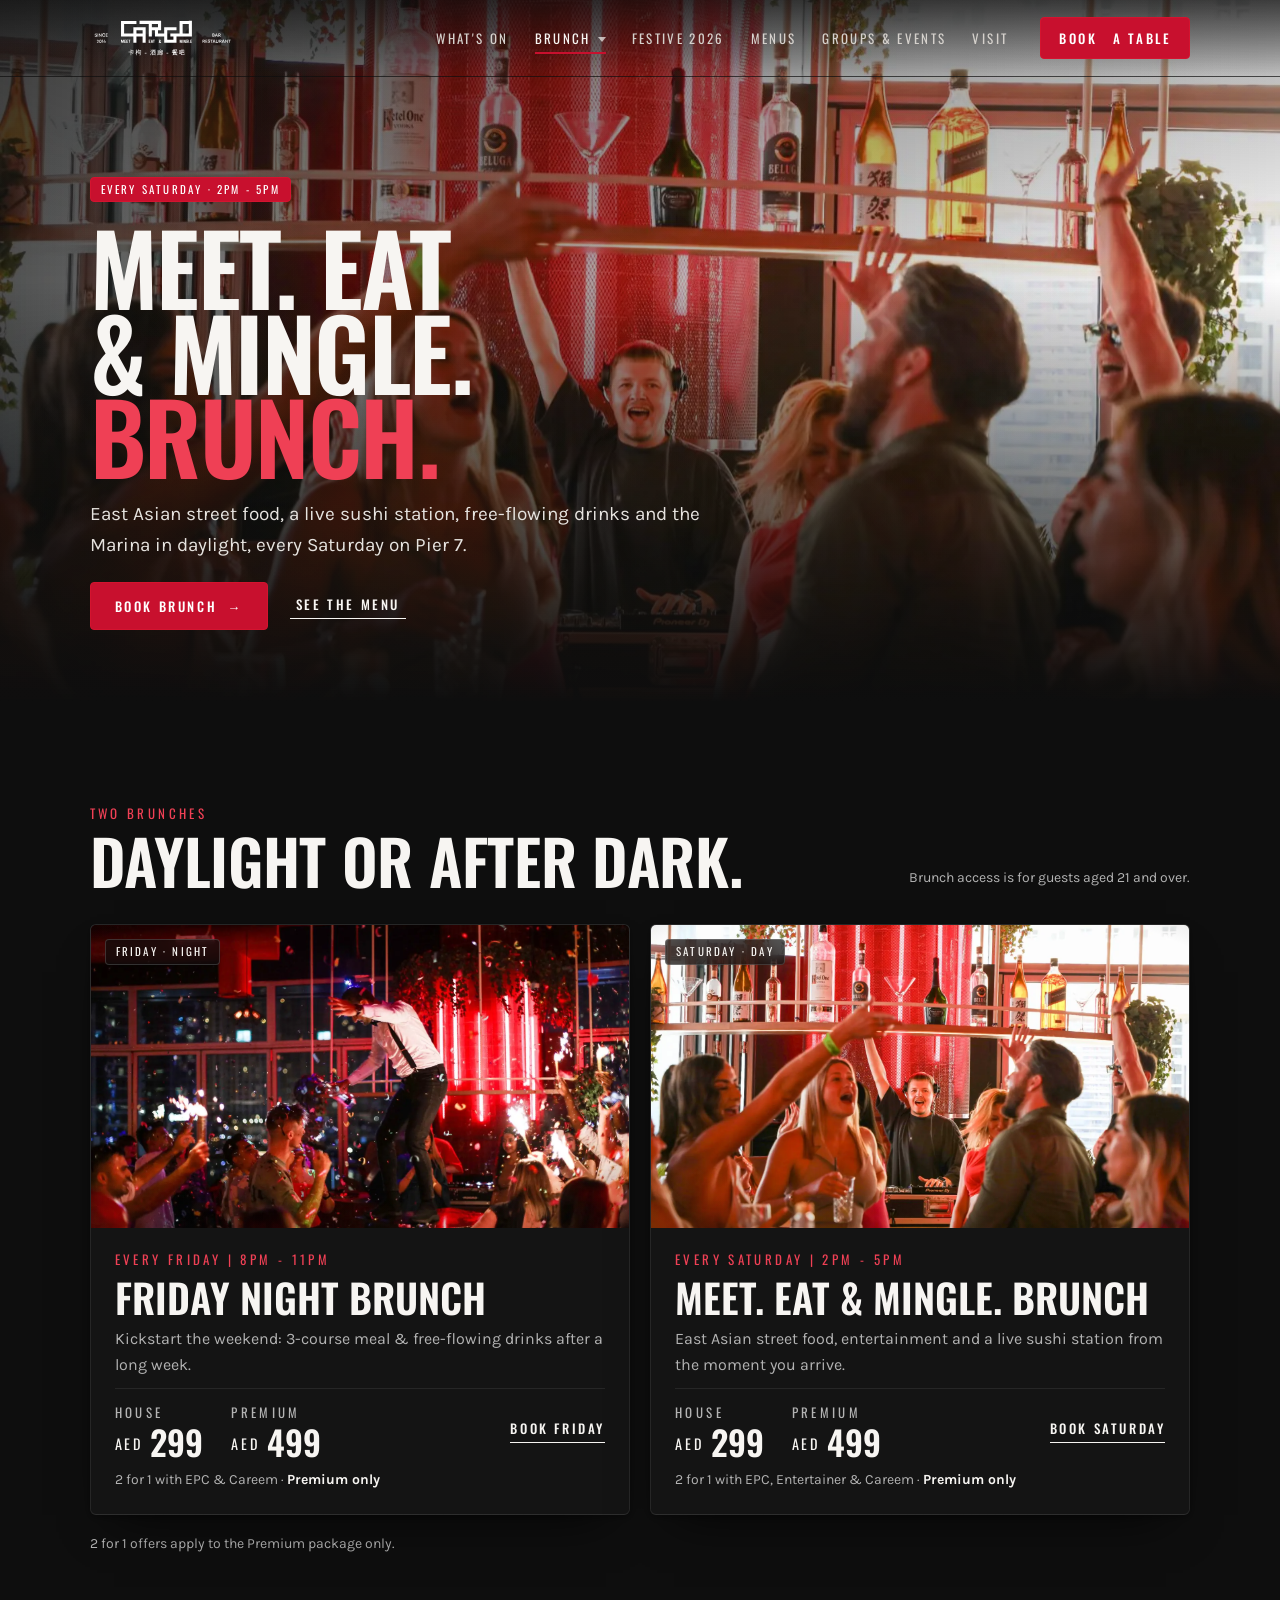
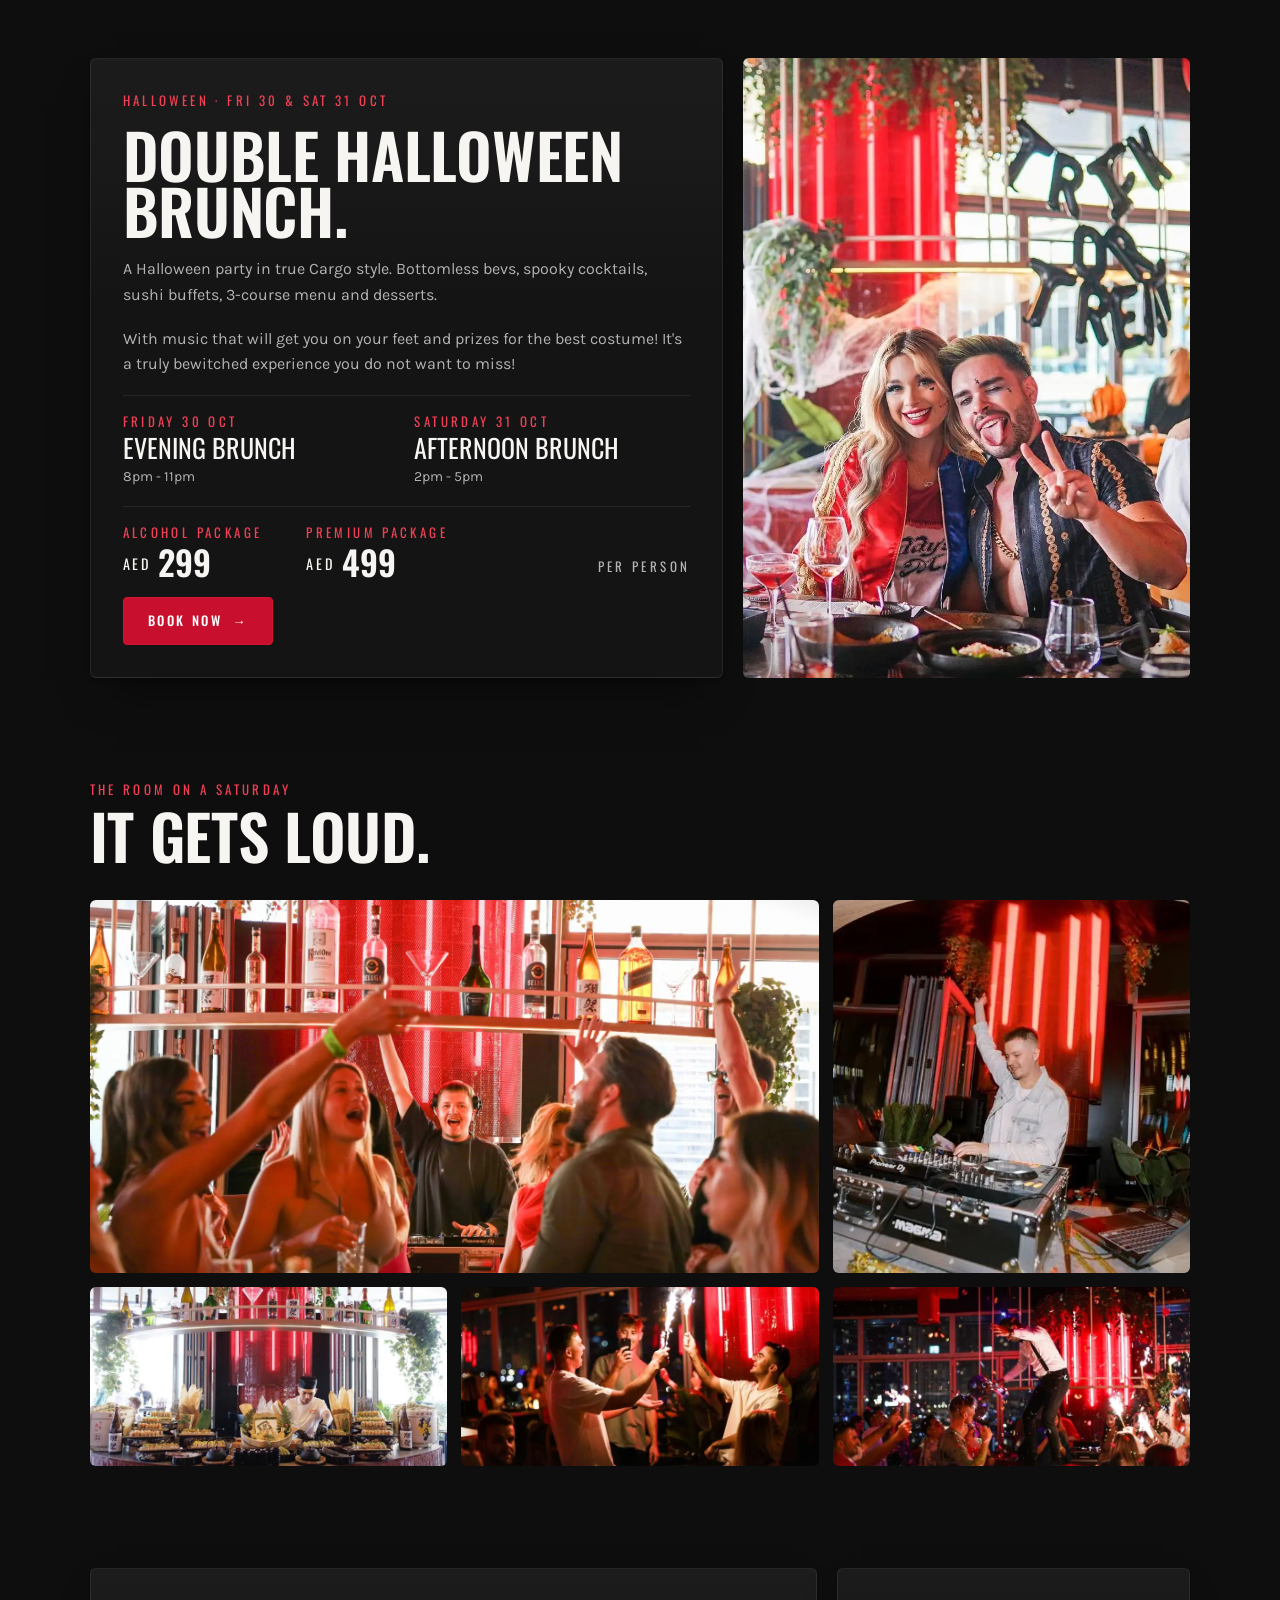
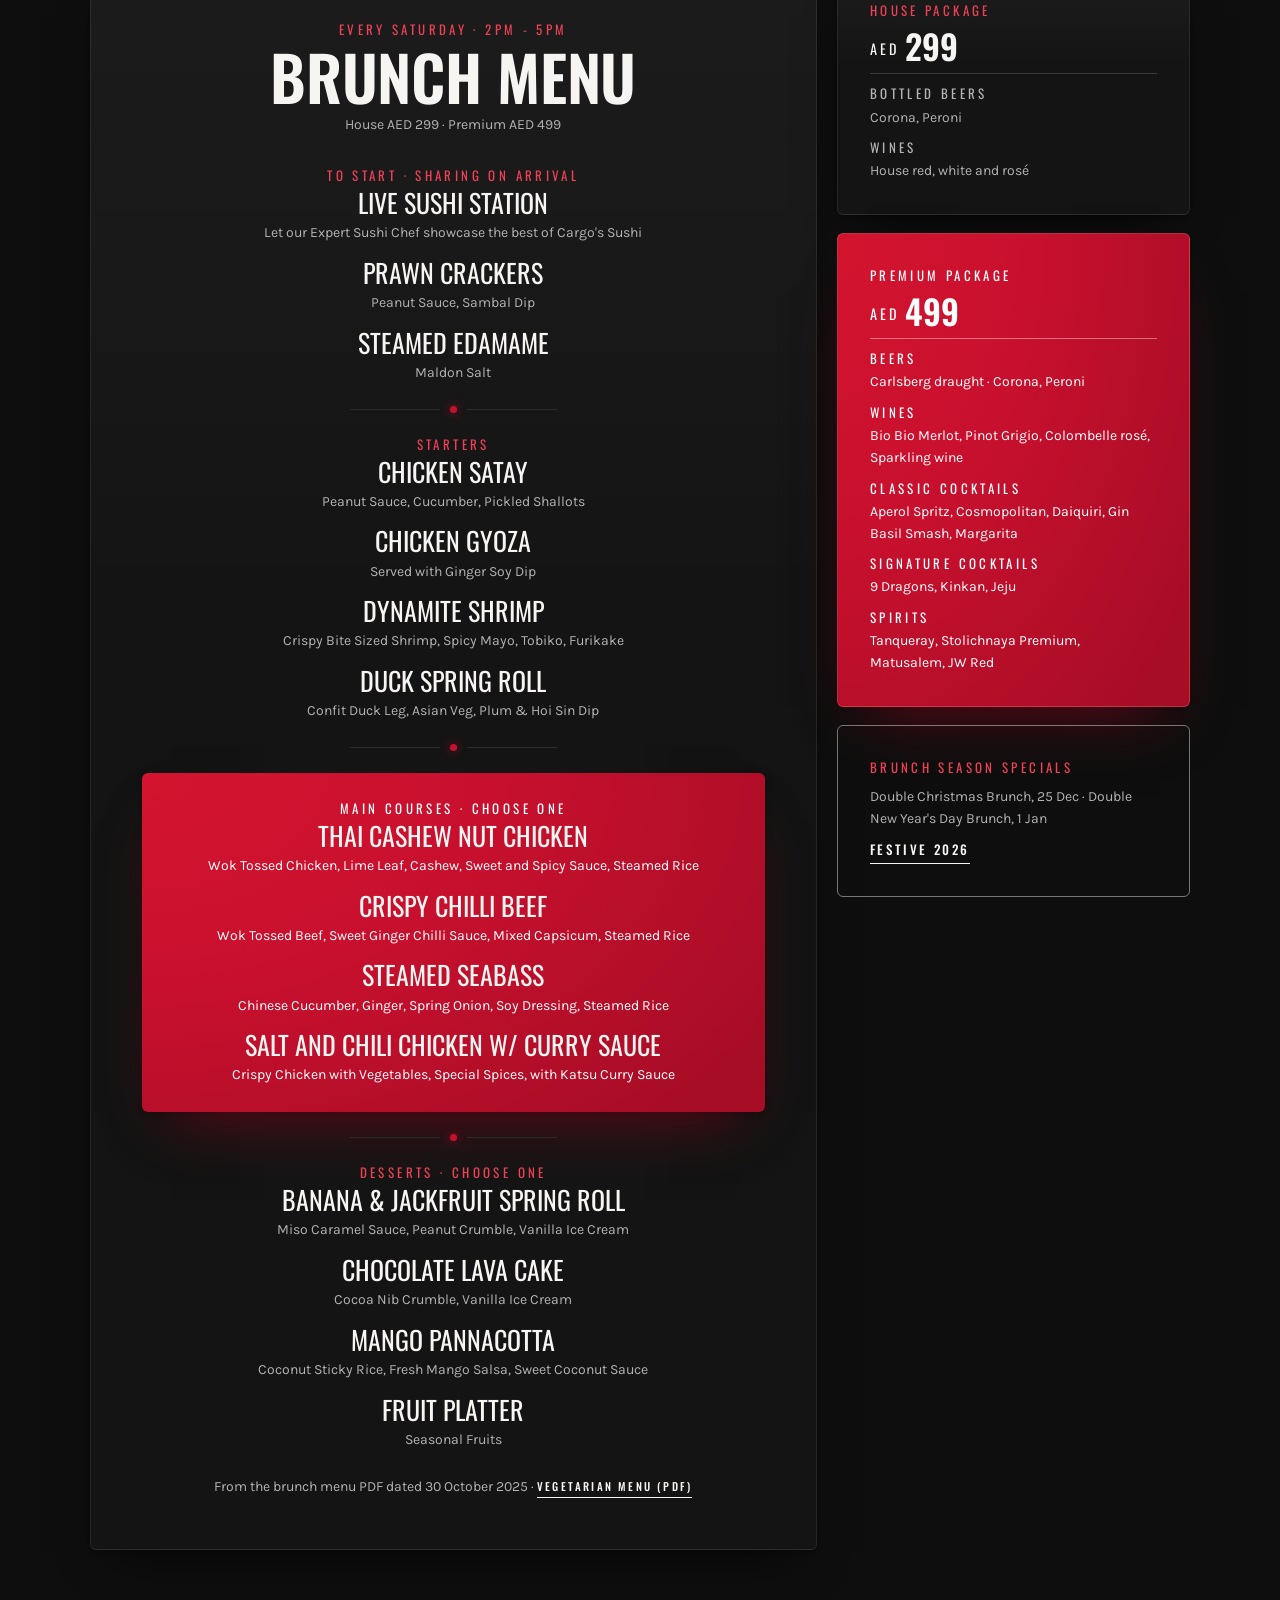
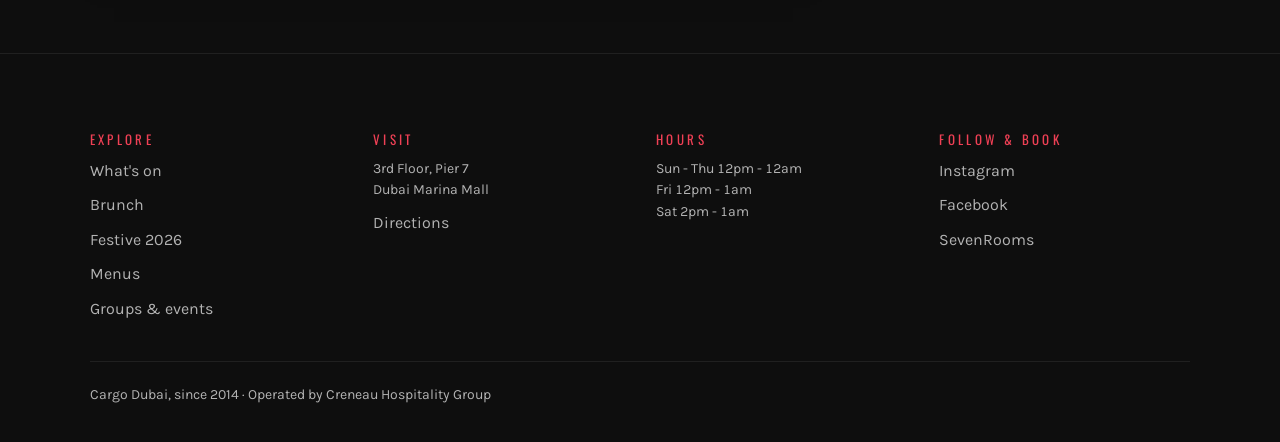
==== brunch/index.html @ 7e8ce006 "New website" ====
<!doctype html>
<html lang="en">
<head>
<meta charset="utf-8">
<meta name="viewport" content="width=device-width, initial-scale=1, viewport-fit=cover">
<title>Saturday &amp; Friday Brunch in Dubai Marina | Cargo Pier 7</title>
<meta name="description" content="Friday Night Brunch and Saturday&#x27;s Meet. Eat &amp; Mingle. Brunch at Cargo, Pier 7 Dubai Marina. House AED 299, Premium AED 499. Plus the Double Halloween Brunch.">
<link rel="canonical" href="https://cargo-dubai.com/brunch/">
<meta name="robots" content="index,follow,max-image-preview:large">
<meta name="theme-color" content="#0e0e0e">
<link rel="icon" href="/favicon.svg" type="image/svg+xml">
<meta property="og:type" content="website">
<meta property="og:site_name" content="Cargo Dubai">
<meta property="og:locale" content="en_AE">
<meta property="og:url" content="https://cargo-dubai.com/brunch/">
<meta property="og:title" content="Saturday &amp; Friday Brunch in Dubai Marina | Cargo Pier 7">
<meta property="og:description" content="Friday Night Brunch and Saturday&#x27;s Meet. Eat &amp; Mingle. Brunch at Cargo, Pier 7 Dubai Marina. House AED 299, Premium AED 499. Plus the Double Halloween Brunch.">
<meta property="og:image" content="https://cargo-dubai.com/og-image.jpg">
<meta property="og:image:width" content="1200">
<meta property="og:image:height" content="630">
<meta name="twitter:card" content="summary_large_image">
<meta name="twitter:title" content="Saturday &amp; Friday Brunch in Dubai Marina | Cargo Pier 7">
<meta name="twitter:description" content="Friday Night Brunch and Saturday&#x27;s Meet. Eat &amp; Mingle. Brunch at Cargo, Pier 7 Dubai Marina. House AED 299, Premium AED 499. Plus the Double Halloween Brunch.">
<meta name="twitter:image" content="https://cargo-dubai.com/og-image.jpg">
<link rel="preload" href="/assets/site.css" as="style">
<link rel="stylesheet" href="/assets/site.css">
<!-- Google tag (gtag.js) -->
<script async src="https://www.googletagmanager.com/gtag/js?id=G-B8BZNY0FG8"></script>
<script>
  window.dataLayer = window.dataLayer || [];
  function gtag(){dataLayer.push(arguments);}
  gtag('js', new Date());

  gtag('config', 'G-B8BZNY0FG8');
</script>
<script type="application/ld+json">
{
 "@context": "https://schema.org",
 "@graph": [
  {
   "@type": "Restaurant",
   "@id": "https://cargo-dubai.com/#restaurant",
   "name": "Cargo Dubai",
   "alternateName": "Cargo Pier 7",
   "description": "Asian-inspired comfort food, handcrafted cocktails and Dubai Marina views on the third floor of Pier 7 since 2014. Brunches, ladies' night, happy hour and group events.",
   "url": "https://cargo-dubai.com/",
   "image": [
    "https://cargo-dubai.com/og-image.jpg"
   ],
   "telephone": "+97143618129",
   "email": "info@cargo-dubai.com",
   "address": {
    "@type": "PostalAddress",
    "streetAddress": "3rd Floor, Pier 7, Dubai Marina Mall",
    "addressLocality": "Dubai Marina, Dubai",
    "addressRegion": "Dubai",
    "addressCountry": "AE"
   },
   "servesCuisine": [
    "Asian",
    "Asian Fusion",
    "Sushi"
   ],
   "priceRange": "AED 100 - 500",
   "acceptsReservations": "https://www.sevenrooms.com/explore/cargodubai/reservations",
   "menu": "https://cargo-dubai.com/wp-content/uploads/2026/06/20260415_CARGO_FOODMENU.pdf",
   "openingHoursSpecification": [
    {
     "@type": "OpeningHoursSpecification",
     "dayOfWeek": [
      "Sunday",
      "Monday",
      "Tuesday",
      "Wednesday",
      "Thursday"
     ],
     "opens": "12:00",
     "closes": "00:00"
    },
    {
     "@type": "OpeningHoursSpecification",
     "dayOfWeek": "Friday",
     "opens": "12:00",
     "closes": "01:00"
    },
    {
     "@type": "OpeningHoursSpecification",
     "dayOfWeek": "Saturday",
     "opens": "14:00",
     "closes": "01:00"
    }
   ],
   "sameAs": [
    "https://www.instagram.com/cargodubai/",
    "https://www.facebook.com/cargodubai/"
   ]
  },
  {
   "@type": "Event",
   "name": "Double Halloween Brunch (Friday Evening)",
   "description": "A Halloween party in true Cargo style: bottomless drinks, spooky cocktails, sushi buffet, 3-course menu and desserts, music and prizes for the best costume.",
   "startDate": "2026-10-30T20:00:00+04:00",
   "endDate": "2026-10-30T23:00:00+04:00",
   "eventStatus": "https://schema.org/EventScheduled",
   "eventAttendanceMode": "https://schema.org/OfflineEventAttendanceMode",
   "location": {
    "@type": "Place",
    "name": "Cargo, Pier 7",
    "address": {
     "@type": "PostalAddress",
     "streetAddress": "3rd Floor, Pier 7, Dubai Marina Mall",
     "addressLocality": "Dubai Marina, Dubai",
     "addressRegion": "Dubai",
     "addressCountry": "AE"
    }
   },
   "organizer": {
    "@type": "Restaurant",
    "name": "Cargo Dubai",
    "@id": "https://cargo-dubai.com/#restaurant"
   },
   "image": [
    "https://cargo-dubai.com/og-image.jpg"
   ],
   "offers": [
    {
     "@type": "Offer",
     "name": "Alcohol Package",
     "price": "299",
     "priceCurrency": "AED",
     "url": "https://www.sevenrooms.com/explore/cargodubai/reservations",
     "availability": "https://schema.org/InStock"
    },
    {
     "@type": "Offer",
     "name": "Premium Package",
     "price": "499",
     "priceCurrency": "AED",
     "url": "https://www.sevenrooms.com/explore/cargodubai/reservations",
     "availability": "https://schema.org/InStock"
    }
   ]
  },
  {
   "@type": "Event",
   "name": "Double Halloween Brunch (Saturday Afternoon)",
   "description": "A Halloween party in true Cargo style: bottomless drinks, spooky cocktails, sushi buffet, 3-course menu and desserts, music and prizes for the best costume.",
   "startDate": "2026-10-31T14:00:00+04:00",
   "endDate": "2026-10-31T17:00:00+04:00",
   "eventStatus": "https://schema.org/EventScheduled",
   "eventAttendanceMode": "https://schema.org/OfflineEventAttendanceMode",
   "location": {
    "@type": "Place",
    "name": "Cargo, Pier 7",
    "address": {
     "@type": "PostalAddress",
     "streetAddress": "3rd Floor, Pier 7, Dubai Marina Mall",
     "addressLocality": "Dubai Marina, Dubai",
     "addressRegion": "Dubai",
     "addressCountry": "AE"
    }
   },
   "organizer": {
    "@type": "Restaurant",
    "name": "Cargo Dubai",
    "@id": "https://cargo-dubai.com/#restaurant"
   },
   "image": [
    "https://cargo-dubai.com/og-image.jpg"
   ],
   "offers": [
    {
     "@type": "Offer",
     "name": "Alcohol Package",
     "price": "299",
     "priceCurrency": "AED",
     "url": "https://www.sevenrooms.com/explore/cargodubai/reservations",
     "availability": "https://schema.org/InStock"
    },
    {
     "@type": "Offer",
     "name": "Premium Package",
     "price": "499",
     "priceCurrency": "AED",
     "url": "https://www.sevenrooms.com/explore/cargodubai/reservations",
     "availability": "https://schema.org/InStock"
    }
   ]
  }
 ]
}
</script>
</head>
<body data-page="brunch">
<a class="skip" href="#main">Skip to content</a>

<header class="top" id="top">
  <div class="wrap top__in">
    <a class="top__logo" href="/" aria-label="Cargo, home"><img src="/assets/img/cargo-dubai-logo.svg" alt="Cargo" width="146" height="37"></a>
    <nav class="nav" id="nav" aria-label="Main">
      <a href="/whats-on/">What's on</a>
      <div class="nav__group">
        <a href="/brunch/" aria-haspopup="true">Brunch<span class="nav__caret" aria-hidden="true"></span></a>
        <div class="nav__sub" role="group" aria-label="Brunch">
          <a href="/brunch/#halloween">Halloween Brunch</a>
        </div>
      </div>
      <a href="/festive/">Festive 2026</a>
      <a href="/menus/">Menus</a>
      <a href="/groups/">Groups &amp; events</a>
      <a href="/visit/">Visit</a>
    </nav>
    <button class="menu-btn" id="menu-btn" type="button" aria-expanded="false" aria-controls="nav">Menu</button>
    <a class="btn btn--primary" href="https://www.sevenrooms.com/explore/cargodubai/reservations" target="_blank" rel="noopener">Book<span class="hide-s">&nbsp;a table</span></a>
  </div>
</header>

<main id="main">
<div data-page="brunch">
  <section class="hero hero--page hero--video">
    <div class="hero__img"><img src="/assets/img/cargo-dubai-guests-dancing-at-the-bar-with-the.webp" alt="" aria-hidden="true"></div>
    <div class="wrap hero__in">
      <div class="hero__copy">
        <span class="chip chip--red" style="justify-self:start">Every Saturday · 2pm - 5pm</span>
        <h1 class="display-xl">Meet. Eat &amp; Mingle.<span class="pair-2">Brunch.</span></h1>
        <p class="lead">East Asian street food, a live sushi station, free-flowing drinks and the Marina in daylight, every Saturday on Pier 7.</p>
        <div class="actions"><a class="btn btn--primary" href="https://www.sevenrooms.com/explore/cargodubai/reservations" target="_blank" rel="noopener">Book brunch <span class="arr" aria-hidden="true">→</span></a><button class="link" type="button" data-go="b-menu" style="border:0;cursor:pointer">See the menu</button></div>
      </div>
    </div>
  </section>

  <section class="sec" aria-labelledby="h-brunches">
    <div class="wrap">
      <div class="sec-head"><div class="stack-2"><p class="eyebrow">Two brunches</p><h2 id="h-brunches" class="display-l">Daylight or after dark.</h2></div>
        <p class="detail" style="max-width:40ch">Brunch access is for guests aged 21 and over.</p></div>
      <div class="grid eq">
        <article class="c-6 card night">
          <div class="media r169"><span class="chip">Friday · Night</span><img src="/assets/img/cargo-dubai-a-party-at-cargo-with-sparklers-and.webp" alt="Friday night: a performer on the tables with sparklers and the Marina behind" loading="lazy"></div>
          <div class="night__body">
            <p class="eyebrow">Every Friday | 8pm - 11pm</p>
            <h3 class="display-m">Friday Night Brunch</h3>
            <p class="body">Kickstart the weekend: 3-course meal &amp; free-flowing drinks after a long week.</p>
            <div class="night__foot">
              <div class="prices" style="gap:10px 28px"><div class="stack-1"><span class="eyebrow quiet">House</span><span class="price"><small>AED</small>299</span></div><div class="stack-1"><span class="eyebrow quiet">Premium</span><span class="price"><small>AED</small>499</span></div></div>
              <a class="link" href="https://www.sevenrooms.com/explore/cargodubai/reservations" target="_blank" rel="noopener">Book Friday</a>
            </div>
            <p class="detail">2 for 1 with EPC &amp; Careem · <strong style="color:var(--paper)">Premium only</strong></p>
          </div>
        </article>
        <article class="c-6 card night">
          <div class="media r169"><span class="chip">Saturday · Day</span><img src="/assets/img/cargo-dubai-guests-dancing-at-the-bar-with-the.webp" alt="Saturday brunch: guests dancing at the bar in daylight with the DJ behind" loading="lazy"></div>
          <div class="night__body">
            <p class="eyebrow">Every Saturday | 2pm - 5pm</p>
            <h3 class="display-m">Meet. Eat &amp; Mingle. Brunch</h3>
            <p class="body">East Asian street food, entertainment and a live sushi station from the moment you arrive.</p>
            <div class="night__foot">
              <div class="prices" style="gap:10px 28px"><div class="stack-1"><span class="eyebrow quiet">House</span><span class="price"><small>AED</small>299</span></div><div class="stack-1"><span class="eyebrow quiet">Premium</span><span class="price"><small>AED</small>499</span></div></div>
              <a class="link" href="https://www.sevenrooms.com/explore/cargodubai/reservations" target="_blank" rel="noopener">Book Saturday</a>
            </div>
            <p class="detail">2 for 1 with EPC, Entertainer &amp; Careem · <strong style="color:var(--paper)">Premium only</strong></p>
          </div>
        </article>
      </div>
      <p class="detail" style="margin-top:18px">2 for 1 offers apply to the Premium package only.</p>
    </div>
  </section>

  <section class="sec sec--tight" id="halloween" aria-labelledby="h-hween-b" style="scroll-margin-top:calc(var(--head) + 16px)">
    <div class="wrap">
      <div class="grid eq feature">
        <div class="c-7 card stack-3 hween">
          <p class="eyebrow">Halloween · Fri 30 &amp; Sat 31 Oct</p>
          <h2 id="h-hween-b" class="display-l">Double Halloween Brunch.</h2>
          <p class="body">A Halloween party in true Cargo style. Bottomless bevs, spooky cocktails, sushi buffets, 3-course menu and desserts.</p>
          <p class="body">With music that will get you on your feet and prizes for the best costume! It's a truly bewitched experience you do not want to miss!</p>
          <div class="hween__sit">
            <div class="stack-1"><span class="eyebrow">Friday 30 Oct</span><span class="title">Evening Brunch</span><span class="detail">8pm - 11pm</span></div>
            <div class="stack-1"><span class="eyebrow">Saturday 31 Oct</span><span class="title">Afternoon Brunch</span><span class="detail">2pm - 5pm</span></div>
          </div>
          <div class="prices" style="padding-top:16px;border-top:1px solid var(--line)">
            <div class="stack-1"><span class="eyebrow">Alcohol package</span><span class="price"><small>AED</small>299</span></div>
            <div class="stack-1"><span class="eyebrow">Premium package</span><span class="price"><small>AED</small>499</span></div>
            <p class="eyebrow quiet meta" style="line-height:1.9">Per person</p>
          </div>
          <a class="btn btn--primary" href="https://www.sevenrooms.com/explore/cargodubai/reservations" target="_blank" rel="noopener" style="justify-self:start">Book now <span class="arr" aria-hidden="true">→</span></a>
        </div>
        <div class="c-5 media hween-media"><img src="/assets/img/cargo-dubai-guests-in-halloween-costumes-at-cargo-brunch.webp" alt="Guests in Halloween costumes at Cargo brunch, under Trick or Treat balloons" loading="lazy" style="object-position:50% 40%"></div>
      </div>
    </div>
  </section>

  <section class="sec sec--tight" aria-labelledby="h-gallery">
    <div class="wrap">
      <div class="sec-head"><div class="stack-2"><p class="eyebrow">The room on a Saturday</p><h2 id="h-gallery" class="display-l">It gets loud.</h2></div></div>
      <div class="gallery">
        <div class="media g-a"><img src="/assets/img/cargo-dubai-guests-dancing-at-the-bar-with-the.webp" alt="Guests dancing at the bar with drinks in the air" loading="lazy"></div>
        <div class="media g-b"><img src="/assets/img/cargo-dubai-the-dj-at-the-booth-in-daylight.webp" alt="The DJ at the booth in daylight under the neon" loading="lazy"></div>
        <div class="media g-c"><img src="/assets/img/cargo-dubai-the-live-sushi-station-at-saturday-brunch.webp" alt="The live sushi station at Saturday brunch, the chef plating rolls under the neon" loading="lazy"></div>
        <div class="media g-d"><img src="/assets/img/cargo-dubai-guests-raising-sparkler-bottles-under-the-neon.webp" alt="Guests raising sparkler bottles under the neon wall" loading="lazy"></div>
        <div class="media g-e"><img src="/assets/img/cargo-dubai-a-performer-on-the-tables-with-sparklers.webp" alt="A performer on the tables with sparklers" loading="lazy"></div>
      </div>
    </div>
  </section>

  <section class="sec sec--tight anchor" id="b-menu" aria-labelledby="h-bmenu">
    <div class="wrap grid">
      <div class="c-8 card menu-card" style="max-width:none;margin:0">
        <div class="stack-2" style="text-align:center;margin-bottom:30px;justify-items:center">
          <p class="eyebrow">Every Saturday · 2pm - 5pm</p>
          <h2 id="h-bmenu" class="display-l">Brunch menu</h2>
          <p class="detail">House AED 299 · Premium AED 499</p>
        </div>
        <div class="course"><p class="eyebrow">To start · sharing on arrival</p><p class="title">Live Sushi Station</p><p class="detail">Let our Expert Sushi Chef showcase the best of Cargo's Sushi</p><p class="title" style="margin-top:10px">Prawn Crackers</p><p class="detail">Peanut Sauce, Sambal Dip</p><p class="title" style="margin-top:10px">Steamed Edamame</p><p class="detail">Maldon Salt</p></div>
        <div class="dot" aria-hidden="true"><span></span></div>
        <div class="course"><p class="eyebrow">Starters</p>
          <p class="title">Chicken Satay</p><p class="detail">Peanut Sauce, Cucumber, Pickled Shallots</p>
          <p class="title" style="margin-top:10px">Chicken Gyoza</p><p class="detail">Served with Ginger Soy Dip</p>
          <p class="title" style="margin-top:10px">Dynamite Shrimp</p><p class="detail">Crispy Bite Sized Shrimp, Spicy Mayo, Tobiko, Furikake</p>
          <p class="title" style="margin-top:10px">Duck Spring Roll</p><p class="detail">Confit Duck Leg, Asian Veg, Plum &amp; Hoi Sin Dip</p></div>
        <div class="dot" aria-hidden="true"><span></span></div>
        <div class="course course--featured card--red"><p class="eyebrow">Main courses · choose one</p>
          <p class="title">Thai Cashew Nut Chicken</p><p class="detail">Wok Tossed Chicken, Lime Leaf, Cashew, Sweet and Spicy Sauce, Steamed Rice</p>
          <p class="title" style="margin-top:10px">Crispy Chilli Beef</p><p class="detail">Wok Tossed Beef, Sweet Ginger Chilli Sauce, Mixed Capsicum, Steamed Rice</p>
          <p class="title" style="margin-top:10px">Steamed Seabass</p><p class="detail">Chinese Cucumber, Ginger, Spring Onion, Soy Dressing, Steamed Rice</p>
          <p class="title" style="margin-top:10px">Salt and Chili Chicken w/ Curry Sauce</p><p class="detail">Crispy Chicken with Vegetables, Special Spices, with Katsu Curry Sauce</p></div>
        <div class="dot" aria-hidden="true"><span></span></div>
        <div class="course"><p class="eyebrow">Desserts · choose one</p>
          <p class="title">Banana &amp; Jackfruit Spring Roll</p><p class="detail">Miso Caramel Sauce, Peanut Crumble, Vanilla Ice Cream</p>
          <p class="title" style="margin-top:10px">Chocolate Lava Cake</p><p class="detail">Cocoa Nib Crumble, Vanilla Ice Cream</p>
          <p class="title" style="margin-top:10px">Mango Pannacotta</p><p class="detail">Coconut Sticky Rice, Fresh Mango Salsa, Sweet Coconut Sauce</p>
          <p class="title" style="margin-top:10px">Fruit Platter</p><p class="detail">Seasonal Fruits</p></div>
        <p class="detail" style="text-align:center;margin-top:26px">From the brunch menu PDF dated 30 October 2025 · <a class="link" style="font-size:11px" href="https://cargo-dubai.com/wp-content/uploads/2025/11/20251030_CARGO_BRUNCH_VEG.pdf" target="_blank" rel="noopener">Vegetarian menu (PDF)</a></p>
      </div>
      <div class="c-4 stack-3" style="align-content:start">
        <div class="card stack-2">
          <p class="eyebrow">House package</p><p class="price"><small>AED</small>299</p><hr class="hair">
          <div class="stack-1"><p class="eyebrow quiet">Bottled beers</p><p class="detail">Corona, Peroni</p></div>
          <div class="stack-1"><p class="eyebrow quiet">Wines</p><p class="detail">House red, white and rosé</p></div>
        </div>
        <div class="card card--red stack-2">
          <p class="eyebrow">Premium package</p><p class="price"><small>AED</small>499</p><hr class="hair">
          <div class="stack-1"><p class="eyebrow">Beers</p><p class="detail">Carlsberg draught · Corona, Peroni</p></div>
          <div class="stack-1"><p class="eyebrow">Wines</p><p class="detail">Bio Bio Merlot, Pinot Grigio, Colombelle rosé, Sparkling wine</p></div>
          <div class="stack-1"><p class="eyebrow">Classic cocktails</p><p class="detail">Aperol Spritz, Cosmopolitan, Daiquiri, Gin Basil Smash, Margarita</p></div>
          <div class="stack-1"><p class="eyebrow">Signature cocktails</p><p class="detail">9 Dragons, Kinkan, Jeju</p></div>
          <div class="stack-1"><p class="eyebrow">Spirits</p><p class="detail">Tanqueray, Stolichnaya Premium, Matusalem, JW Red</p></div>
        </div>
        <div class="card card--ghost stack-2">
          <p class="eyebrow">Brunch season specials</p>
          <p class="detail">Double Christmas Brunch, 25 Dec · Double New Year's Day Brunch, 1 Jan</p>
          <a class="link" href="/festive/" style="justify-self:start">Festive 2026</a>
        </div>
      </div>
    </div>
  </section>
</div>
</main>

<footer class="foot">
  <div class="wrap">
    <div class="foot__grid">
      <div><p class="eyebrow">Explore</p><a href="/whats-on/">What's on</a><a href="/brunch/">Brunch</a><a href="/festive/">Festive 2026</a><a href="/menus/">Menus</a><a href="/groups/">Groups &amp; events</a></div>
      <div><p class="eyebrow">Visit</p><p class="detail">3rd Floor, Pier 7<br>Dubai Marina Mall</p><a href="https://goo.gl/maps/JL4Xf8f4XVQuA5uD7" target="_blank" rel="noopener">Directions</a></div>
      <div><p class="eyebrow">Hours</p><p class="detail" style="font-variant-numeric:tabular-nums">Sun - Thu 12pm - 12am<br>Fri 12pm - 1am<br>Sat 2pm - 1am</p></div>
      <div><p class="eyebrow">Follow &amp; book</p><a href="https://www.instagram.com/cargodubai/" target="_blank" rel="noopener">Instagram</a><a href="https://www.facebook.com/cargodubai/" target="_blank" rel="noopener">Facebook</a><a href="https://www.sevenrooms.com/explore/cargodubai/reservations" target="_blank" rel="noopener">SevenRooms</a></div>
    </div>
    <div class="foot__base">
      <p class="detail">Cargo Dubai, since 2014 · Operated by <a href="https://creneauhospitality.com/" target="_blank" rel="noopener">Creneau Hospitality Group</a></p>
    </div>
  </div>
</footer>

<script src="/assets/site.js" defer></script>
</body>
</html>
---- assets/site.css ----
:root{color-scheme:light;box-sizing:border-box;padding-top:env(safe-area-inset-top,0px);padding-bottom:env(safe-area-inset-bottom,0px)}html{scroll-padding-top:env(safe-area-inset-top,0px)}body{margin:0;padding:0;font:14px -apple-system,BlinkMacSystemFont,sans-serif;background:#faf9f5;color:#141413}img{max-width:100%}[hidden]:not([hidden=until-found i]){display:none!important}

@font-face{font-family:'Oswald';font-style:normal;font-weight:400;font-display:swap;src:url(/assets/fonts/oswald-400.woff2) format('woff2')}
@font-face{font-family:'Oswald';font-style:normal;font-weight:500;font-display:swap;src:url(/assets/fonts/oswald-500.woff2) format('woff2')}
@font-face{font-family:'Oswald';font-style:normal;font-weight:600;font-display:swap;src:url(/assets/fonts/oswald-600.woff2) format('woff2')}
@font-face{font-family:'Karla';font-style:normal;font-weight:400;font-display:swap;src:url(/assets/fonts/karla-400.woff2) format('woff2')}
@font-face{font-family:'Karla';font-style:normal;font-weight:700;font-display:swap;src:url(/assets/fonts/karla-700.woff2) format('woff2')}
@font-face{font-family:'Karla';font-style:italic;font-weight:400;font-display:swap;src:url(/assets/fonts/karla-400-italic.woff2) format('woff2')}
/* Layout: full-bleed night photography under a floating header; content on a 12-column grid at a 7% gutter; soft-cornered panels on ink with hairline borders and one red feature per screen. Neon glow is the single signature effect. Dark by design. */
:root{
  --ink:#0e0e0e; --surface:#141414; --surface-2:#1b1b1b; --raise:#1f1f1f;
  --line:rgba(255,255,255,.08); --line-2:rgba(255,255,255,.16); --outline:rgba(247,245,242,.45);
  --paper:#f7f5f2; --muted:#b3b3b3; --red:#c8102e; --red-hi:#d4142f; --red-lo:#a80d26; --red-text:#ef4055; --on-red:#ffffff;
  --amber:#f2c14e; --ok:#5fd394;
  --glow:0 0 0 1px rgba(239,64,85,.35),0 0 28px rgba(200,16,46,.45);
  --shadow:0 24px 48px -24px rgba(0,0,0,.75),0 2px 6px rgba(0,0,0,.35);
  --r-sm:4px; --r-md:6px;
  --font-display:Oswald,"Arial Narrow",sans-serif; --font-body:Karla,"Helvetica Neue",Arial,sans-serif;
  --gutter:max(16px,7vw); --max:1200px; --head:76px;
  color-scheme:dark;
}
*{box-sizing:border-box}
html{scroll-behavior:smooth}
body{background:var(--ink);color:var(--paper);font-family:var(--font-body);font-size:16px;line-height:1.6;margin:0;-webkit-font-smoothing:antialiased;text-rendering:optimizeLegibility}
img{max-width:100%;display:block}
a{color:inherit}
p{margin:0}
h1,h2,h3{margin:0;font-family:var(--font-display);font-weight:600;text-transform:uppercase;text-wrap:balance}
button{font:inherit;color:inherit}
.wrap{width:100%;max-width:calc(var(--max) + 2*var(--gutter));margin:0 auto;padding-inline:var(--gutter)}
.vh{position:absolute!important;width:1px;height:1px;overflow:hidden;clip:rect(0 0 0 0);white-space:nowrap}
.skip{position:absolute;left:-999px;top:8px;background:var(--paper);color:var(--ink);padding:8px 12px;z-index:99;border-radius:var(--r-sm)}
.skip:focus{left:8px}
:focus-visible{outline:2px solid var(--paper);outline-offset:3px;border-radius:var(--r-sm)}

/* ---------- type ---------- */
.display-xl,.display-l,.display-m{font-family:var(--font-display);font-weight:600;text-transform:uppercase;text-wrap:balance}
.display-xl{font-size:clamp(48px,8.4vw,98px);line-height:.86;letter-spacing:-.015em}
.display-l{font-size:clamp(38px,5.4vw,62px);line-height:.9;letter-spacing:-.005em}
.display-m{font-size:clamp(28px,3.4vw,40px);line-height:.95}
.pair-2{display:block;color:var(--red-text)}
.title{font-family:var(--font-display);font-size:clamp(21px,2.2vw,26px);font-weight:400;text-transform:uppercase;line-height:1.08;color:var(--paper)}
.eyebrow{font-family:var(--font-display);font-size:13px;font-weight:400;letter-spacing:.26em;text-transform:uppercase;color:var(--red-text);line-height:1.4}
.eyebrow.quiet{color:var(--muted)}
.lead{font-size:clamp(17px,1.5vw,19px);line-height:1.6;max-width:56ch;color:#e6e3df}
.body{max-width:62ch;color:var(--muted)}
.detail{font-size:14px;line-height:1.55;color:var(--muted)}
.price{font-family:var(--font-display);font-size:clamp(26px,2.8vw,34px);font-weight:600;line-height:1;white-space:nowrap;font-variant-numeric:tabular-nums}
.price small{font-size:.42em;letter-spacing:.2em;margin-right:6px;font-weight:400;vertical-align:.45em}
.stack-1{display:grid;gap:4px}.stack-2{display:grid;gap:10px}.stack-3{display:grid;gap:18px}.stack-4{display:grid;gap:28px}.stack-5{display:grid;gap:44px}

/* ---------- buttons ---------- */
.btn{display:inline-flex;align-items:center;justify-content:center;gap:10px;min-height:48px;padding:0 24px;font-family:var(--font-display);font-size:13px;font-weight:500;letter-spacing:.2em;text-transform:uppercase;text-decoration:none;border:1px solid transparent;border-radius:var(--r-sm);cursor:pointer;white-space:nowrap;transition:background-color .2s,border-color .2s,box-shadow .25s,transform .2s}
.btn--primary{background:var(--red);border-color:var(--red-hi);color:var(--on-red)}
.btn--primary:hover{background:var(--red-hi);box-shadow:var(--glow)}
.btn--secondary{background:rgba(14,14,14,.35);color:var(--paper);border-color:var(--outline);backdrop-filter:blur(6px)}
.btn--secondary:hover{border-color:var(--paper);background:rgba(255,255,255,.06)}
.btn--on-red{background:transparent;color:var(--on-red);border-color:rgba(255,255,255,.7)}
.btn--on-red:hover{background:rgba(255,255,255,.12);border-color:#fff}
.btn .arr{transition:transform .2s}
.btn:hover .arr{transform:translateX(3px)}
.link{font-family:var(--font-display);font-size:13px;font-weight:500;letter-spacing:.2em;text-transform:uppercase;color:var(--paper);text-decoration:none;background:linear-gradient(currentColor,currentColor) 0 100%/100% 1px no-repeat;padding-bottom:4px;transition:background-size .25s,color .2s}
.link:hover{color:var(--red-text);background-size:40% 1px}
.actions{display:flex;flex-wrap:wrap;gap:14px 22px;align-items:center}

/* ---------- chips ---------- */
.chip{display:inline-flex;align-items:center;gap:8px;font-family:var(--font-display);font-size:11px;letter-spacing:.2em;text-transform:uppercase;color:var(--paper);border:1px solid var(--line-2);border-radius:var(--r-sm);padding:5px 10px;line-height:1.2;white-space:nowrap}
.chip--red{background:var(--red);border-color:var(--red-hi);color:var(--on-red)}
.chip .dot{width:7px;height:7px;border-radius:50%;background:currentColor}
.chip--live .dot{background:var(--ok);box-shadow:0 0 10px var(--ok)}
.chip--closed .dot{background:var(--muted)}
.gap{display:inline-flex;align-items:center;gap:7px;font-family:var(--font-body);font-size:12px;font-weight:700;line-height:1.3;color:var(--amber);background:rgba(242,193,78,.08);border:1px dashed rgba(242,193,78,.6);border-radius:var(--r-sm);padding:3px 9px;vertical-align:middle}
.gap::before{content:"";width:6px;height:6px;border-radius:50%;background:var(--amber)}

/* ---------- surfaces ---------- */
.card{position:relative;background:linear-gradient(180deg,rgba(255,255,255,.035),rgba(255,255,255,0) 40%),var(--surface);border:1px solid var(--line);border-radius:var(--r-md);box-shadow:var(--shadow);padding:clamp(22px,2.6vw,32px);min-width:0}
.card--red{background:radial-gradient(120% 140% at 0% 0%,var(--red-hi) 0%,var(--red) 45%,var(--red-lo) 100%);border-color:rgba(255,255,255,.14);color:var(--on-red);box-shadow:0 30px 60px -30px rgba(200,16,46,.55),var(--shadow)}
.card--red .eyebrow,.card--red .detail,.card--red .body{color:var(--on-red)}
.card--red .lead{color:#fff}
.card--ghost{background:transparent;box-shadow:none;border-color:var(--outline)}
.hair{height:1px;background:var(--line-2);border:0;margin:0}
.card--red .hair{background:rgba(255,255,255,.4)}
.media{position:relative;overflow:hidden;border-radius:var(--r-md);background:var(--surface);isolation:isolate}
.media img{width:100%;height:100%;object-fit:cover;transition:transform .8s cubic-bezier(.2,.7,.2,1)}
.media::after{content:"";position:absolute;inset:0;background:radial-gradient(120% 90% at 50% 40%,rgba(14,14,14,0) 55%,rgba(14,14,14,.45) 100%);pointer-events:none}
.media.r43{aspect-ratio:4/3}.media.r169{aspect-ratio:16/9}.media.r11{aspect-ratio:1/1}
a:hover .media img,.media:hover img{transform:scale(1.035)}

/* ---------- header ---------- */
.top{position:fixed;inset:0 0 auto 0;z-index:30;padding-top:env(safe-area-inset-top,0px);transition:background-color .3s,border-color .3s,backdrop-filter .3s;border-bottom:1px solid transparent;background:linear-gradient(180deg,rgba(14,14,14,.7),rgba(14,14,14,0))}
.top.is-solid{background:rgba(14,14,14,.86);backdrop-filter:blur(14px) saturate(1.2);border-bottom-color:var(--line)}
.top__in{display:flex;align-items:center;gap:20px;height:var(--head)}
.top__logo img{width:146px;height:auto}
.nav{display:flex;gap:2px;margin-left:auto}
.nav a{position:relative;font-family:var(--font-display);font-size:13px;letter-spacing:.18em;text-transform:uppercase;text-decoration:none;color:#d5d1cc;padding:10px 12px;white-space:nowrap;transition:color .2s}
.nav a::after{content:"";position:absolute;left:12px;right:12px;bottom:4px;height:2px;background:var(--red);transform:scaleX(0);transform-origin:left;transition:transform .25s}
.nav a:hover{color:var(--paper)}
.nav a[aria-current="page"]{color:var(--paper)}
.nav a[aria-current="page"]::after,.nav a:hover::after{transform:scaleX(1)}
.top .btn{min-height:42px;padding:0 18px}
.menu-btn{display:none;margin-left:auto;background:rgba(14,14,14,.4);border:1px solid var(--outline);border-radius:var(--r-sm);min-height:42px;padding:0 14px;font-family:var(--font-display);font-size:12px;letter-spacing:.2em;text-transform:uppercase;cursor:pointer}
@media (max-width:1000px){
  .menu-btn{display:inline-flex;align-items:center}
  .nav{display:none;position:absolute;left:0;right:0;top:100%;flex-direction:column;gap:0;background:rgba(14,14,14,.97);backdrop-filter:blur(14px);border-bottom:1px solid var(--line);padding:6px var(--gutter) 22px}
  .nav.is-open{display:flex}
  .nav a{padding:15px 0;font-size:17px;border-bottom:1px solid var(--line)}
  .nav a::after{display:none}
  .nav a[aria-current="page"]{color:var(--red-text)}
}
@media (max-width:520px){.top__in{gap:10px}.top__logo img{width:120px}.top .btn{padding:0 14px}.hide-s{display:none}}

/* ---------- heroes ---------- */
.hero{position:relative;min-height:clamp(560px,86vh,880px);display:flex;align-items:flex-end;overflow:hidden;isolation:isolate}
.hero--page{min-height:clamp(440px,62vh,620px)}
.hero__img{position:absolute;inset:0;z-index:-2}
.hero__img img{width:100%;height:100%;object-fit:cover;animation:settle 2.2s cubic-bezier(.2,.7,.2,1) both}
.hero::before{content:"";position:absolute;inset:0;z-index:-1;background:linear-gradient(180deg,rgba(14,14,14,.35) 0%,rgba(14,14,14,0) 40%,var(--ink) 100%),linear-gradient(90deg,rgba(14,14,14,.72) 0%,rgba(14,14,14,.25) 55%,rgba(14,14,14,0) 100%)}
.hero__in{width:100%;padding-block:calc(var(--head) + 40px) clamp(40px,6vw,72px);display:grid;grid-template-columns:minmax(0,1fr) auto;gap:32px;align-items:end}
.hero__copy{display:grid;gap:22px;max-width:760px;animation:rise .9s .15s cubic-bezier(.2,.7,.2,1) both}
.hero__logo{width:clamp(280px,46vw,640px);height:auto;filter:drop-shadow(0 6px 30px rgba(0,0,0,.5))}
@media (max-width:860px){.hero__in{grid-template-columns:1fr}.hero::after{content:"";position:absolute;inset:0;z-index:-1;background:linear-gradient(180deg,rgba(14,14,14,0) 18%,rgba(14,14,14,.82) 52%,rgba(14,14,14,.94) 100%)}}
@keyframes settle{from{transform:scale(1.07)}to{transform:scale(1)}}
@keyframes rise{from{opacity:0;transform:translateY(14px)}to{opacity:1;transform:none}}
@media (prefers-reduced-motion:reduce){*,*::before,*::after{animation:none!important;transition:none!important}html{scroll-behavior:auto}}

/* video hero */
.hero__video{width:100%;height:100%;object-fit:cover;animation:settle 18s ease-in-out infinite alternate}
.hero--video{min-height:clamp(520px,78vh,820px)}
.vid-ctl{background:rgba(14,14,14,.55);backdrop-filter:blur(8px);border:1px solid var(--line-2);border-radius:var(--r-sm);padding:8px 14px;font-family:var(--font-display);font-size:11px;letter-spacing:.2em;text-transform:uppercase;cursor:pointer;color:var(--paper)}
/* gallery */
.gallery{display:grid;grid-template-columns:repeat(6,minmax(0,1fr));grid-auto-rows:clamp(120px,14vw,200px);gap:14px}
.gallery .g-a{grid-column:span 4;grid-row:span 2}.gallery .g-b{grid-column:span 2;grid-row:span 2}
.gallery .g-c,.gallery .g-d,.gallery .g-e{grid-column:span 2;grid-row:span 1}
@media (max-width:760px){.gallery{grid-template-columns:repeat(2,minmax(0,1fr));grid-auto-rows:150px}.gallery .g-a{grid-column:1/-1}.gallery .g-b{grid-column:span 1;grid-row:span 1}.gallery .g-c,.gallery .g-d,.gallery .g-e{grid-column:span 1}.gallery .g-e{grid-column:span 1}}

/* tonight card */
.tonight{width:min(360px,100%);background:rgba(14,14,14,.6);backdrop-filter:blur(16px) saturate(1.3);border:1px solid var(--line-2);border-radius:var(--r-md);padding:22px 22px 20px;display:grid;gap:12px;box-shadow:var(--shadow);animation:rise .9s .35s cubic-bezier(.2,.7,.2,1) both}
.tonight__top{display:flex;justify-content:space-between;align-items:center;gap:12px}
.tonight .row{display:flex;justify-content:space-between;align-items:end;gap:16px}

/* ticker */
.ticker{border-block:1px solid var(--line);overflow:hidden;background:var(--ink)}
.ticker__track{display:flex;width:max-content;animation:tick 48s linear infinite}
.ticker span{font-family:var(--font-display);font-size:14px;letter-spacing:.32em;text-transform:uppercase;color:var(--muted);padding:14px 0;white-space:nowrap}
.ticker span b{color:var(--red-text);font-weight:400;margin:0 22px}
@keyframes tick{to{transform:translateX(-50%)}}

/* ---------- sections & grid ---------- */
.sec{padding-block:clamp(56px,8vw,104px)}
.sec--tight{padding-top:0}
.sec-head{display:flex;flex-wrap:wrap;justify-content:space-between;align-items:end;gap:18px 40px;margin-bottom:clamp(24px,3vw,36px)}
.grid{display:grid;grid-template-columns:repeat(12,minmax(0,1fr));gap:20px}
.grid>*{min-width:0}
.c-4{grid-column:span 4}.c-5{grid-column:span 5}.c-6{grid-column:span 6}.c-7{grid-column:span 7}.c-8{grid-column:span 8}.c-12{grid-column:1/-1}
.eq{align-items:stretch}
@media (max-width:900px){.c-4,.c-5,.c-6,.c-7,.c-8{grid-column:1/-1}}
.three{display:grid;grid-template-columns:repeat(3,minmax(0,1fr));gap:20px}
.two{display:grid;grid-template-columns:repeat(2,minmax(0,1fr));gap:20px}
.three>*,.two>*{min-width:0}
@media (max-width:900px){.three{grid-template-columns:1fr}}
@media (max-width:700px){.two{grid-template-columns:1fr}}
.fill{display:flex;flex-direction:column}
.fill>.push{margin-top:auto}

/* feature split */
.feature .media{height:100%;min-height:320px}
.prices{display:flex;flex-wrap:wrap;gap:16px 44px;align-items:end}
.prices .meta{margin-left:auto;text-align:right}
@media (max-width:560px){.prices .meta{margin-left:0;text-align:left}}
.strip{display:grid;grid-template-columns:auto 1fr auto;gap:18px 32px;align-items:center}
@media (max-width:760px){.strip{grid-template-columns:1fr}}

/* line-up */
.lineup{list-style:none;margin:0;padding:6px 0}
.lineup>li{display:grid;grid-template-columns:132px minmax(0,1fr) auto;gap:6px 24px;align-items:center;padding:18px clamp(18px,2.2vw,28px);border-top:1px solid var(--line);transition:background-color .2s;position:relative}
.lineup>li:first-child{border-top:0}
.lineup>li:hover{background:rgba(255,255,255,.025)}
.lineup>li>*{min-width:0}
.lineup .events{display:grid;gap:14px}
.lineup .events>div{display:grid;gap:3px}
.lineup>li.is-today{background:linear-gradient(90deg,rgba(200,16,46,.2),rgba(200,16,46,.04) 60%,rgba(200,16,46,0))}
.lineup>li.is-today::before{content:"";position:absolute;left:0;top:10px;bottom:10px;width:3px;border-radius:2px;background:var(--red);box-shadow:0 0 14px rgba(239,64,85,.8)}
.today-tag{display:inline-block;margin-left:10px;font-size:10px;letter-spacing:.2em;background:var(--red);color:var(--on-red);padding:3px 7px;border-radius:3px;vertical-align:1px}
.card.list{padding:0;overflow:hidden}
@media (max-width:640px){.lineup>li{grid-template-columns:1fr auto;}.lineup>li>.eyebrow{grid-column:1/-1}}

/* signature night cards */
.night{display:flex;flex-direction:column;padding:0;overflow:hidden}
.night .media{border-radius:0}
.night__body{padding:22px 24px 24px;display:flex;flex-direction:column;gap:10px;flex:1}
.night__foot{margin-top:auto;padding-top:14px;border-top:1px solid var(--line);display:flex;justify-content:space-between;align-items:center;gap:12px}
.night .chip{position:absolute;left:14px;top:14px;z-index:2;background:rgba(14,14,14,.7);backdrop-filter:blur(8px)}

/* band */
.band{position:relative;isolation:isolate;overflow:hidden;border-radius:var(--r-md);min-height:420px;display:flex;align-items:flex-end}
.band img{position:absolute;inset:0;width:100%;height:100%;object-fit:cover;z-index:-2}
.band::before{content:"";position:absolute;inset:0;z-index:-1;background:linear-gradient(90deg,rgba(14,14,14,.92) 0%,rgba(14,14,14,.6) 45%,rgba(14,14,14,.1) 100%)}
.band__in{padding:clamp(28px,4vw,56px);display:grid;gap:18px;max-width:640px}

/* timeline */
.tl{display:grid;gap:16px}
.tl__item{display:grid;grid-template-columns:120px minmax(0,1fr);gap:0;padding:0;overflow:hidden}
.tl__date{display:grid;place-content:center;text-align:center;gap:2px;border-right:1px solid var(--line);padding:22px 10px;background:rgba(255,255,255,.02)}
.tl__date b{font-family:var(--font-display);font-size:44px;font-weight:600;line-height:.9}
.tl__date span{font-family:var(--font-display);font-size:12px;letter-spacing:.26em;text-transform:uppercase;color:var(--red-text)}
.tl__body{padding:24px clamp(20px,2.6vw,32px);display:grid;gap:10px}
.tl__item.card--red .tl__date{border-right-color:rgba(255,255,255,.25);background:rgba(0,0,0,.12)}
.tl__item.card--red .tl__date span{color:#fff}
@media (max-width:560px){.tl__item{grid-template-columns:1fr}.tl__date{border-right:0;border-bottom:1px solid var(--line);grid-auto-flow:column;justify-content:start;gap:12px;align-items:baseline;padding:14px 20px}.tl__date b{font-size:30px}}

/* subnav */
.subnav{position:sticky;top:calc(var(--head) + env(safe-area-inset-top,0px));z-index:20;background:rgba(14,14,14,.86);backdrop-filter:blur(12px);border-bottom:1px solid var(--line)}
.subnav__in{display:flex;gap:6px;overflow-x:auto;scrollbar-width:none;padding-block:10px}
.subnav__in::-webkit-scrollbar{display:none}
.subnav button{flex:none;background:none;border:1px solid var(--line-2);border-radius:var(--r-sm);padding:8px 14px;font-family:var(--font-display);font-size:12px;letter-spacing:.2em;text-transform:uppercase;cursor:pointer;color:#d5d1cc;transition:all .2s}
.subnav button:hover{border-color:var(--paper);color:var(--paper)}
.anchor{scroll-margin-top:calc(var(--head) + 70px)}

/* menu */
.course{text-align:center;display:grid;gap:5px;justify-items:center;padding-inline:8px}
.course--featured{border-radius:var(--r-md);padding:26px 22px}
.dot{display:flex;align-items:center;justify-content:center;margin:22px auto}
.dot::before,.dot::after{content:"";width:90px;height:1px;background:#2b2b2b}
.dot span{width:7px;height:7px;border-radius:50%;background:var(--red);margin:0 10px;box-shadow:0 0 10px rgba(200,16,46,.7)}
.menu-card{max-width:780px;margin:0 auto;padding:clamp(28px,4vw,52px)}
.bev{display:grid;grid-template-columns:repeat(2,minmax(0,1fr));gap:1px;background:var(--line);border:1px solid var(--line);border-radius:var(--r-md);overflow:hidden}
.bev>div{background:var(--surface);padding:18px 20px;display:grid;gap:4px;min-width:0}
@media (max-width:600px){.bev{grid-template-columns:1fr}}

/* cocktails */
.ck{display:grid;grid-template-columns:72px minmax(0,1fr);gap:18px;align-items:start}
.ck img{width:72px;height:96px;object-fit:contain;object-position:center top;opacity:.95}
.disc{flex:none;width:136px;height:136px;border-radius:50%;background:radial-gradient(circle at 30% 25%,var(--red-hi),var(--red) 55%,var(--red-lo));color:var(--on-red);display:grid;place-content:center;text-align:center;gap:2px;transform:rotate(-10deg);box-shadow:0 0 40px rgba(200,16,46,.45)}
.disc small{font-family:var(--font-display);font-size:10px;letter-spacing:.22em;text-transform:uppercase}
.disc strong{font-family:var(--font-display);font-size:54px;font-weight:600;line-height:1}

/* NYE */
.toggle{display:inline-flex;border:1px solid var(--line-2);border-radius:var(--r-sm);padding:3px;gap:3px;background:var(--surface)}
.toggle button{background:none;border:0;border-radius:3px;padding:8px 16px;font-family:var(--font-display);font-size:12px;letter-spacing:.2em;text-transform:uppercase;cursor:pointer;color:var(--muted)}
.toggle button[aria-pressed="true"]{background:var(--paper);color:var(--ink)}
.pkg{display:grid;grid-template-columns:repeat(4,minmax(0,1fr));gap:16px}
@media (max-width:980px){.pkg{grid-template-columns:repeat(2,minmax(0,1fr))}}
@media (max-width:520px){.pkg{grid-template-columns:1fr}}
.pkg .card{display:flex;flex-direction:column;gap:14px;min-height:190px}
.pkg .price{margin-top:auto;font-size:clamp(30px,3vw,38px)}

/* forms */
.form{display:grid;grid-template-columns:repeat(2,minmax(0,1fr));gap:18px 16px}
.form .full{grid-column:1/-1}
.field{display:grid;gap:7px;min-width:0}
.field label{font-family:var(--font-display);font-size:12px;letter-spacing:.2em;text-transform:uppercase;color:var(--muted)}
.field input,.field select,.field textarea{width:100%;background:var(--surface-2);color:var(--paper);border:1px solid var(--line-2);border-radius:var(--r-sm);padding:12px 14px;font:inherit;font-size:16px;min-height:50px;transition:border-color .2s,box-shadow .2s}
.field input:focus,.field select:focus,.field textarea:focus{outline:none;border-color:var(--red-text);box-shadow:0 0 0 3px rgba(239,64,85,.25)}
.field textarea{min-height:120px;resize:vertical}
.form-note{border:1px dashed rgba(242,193,78,.6);background:rgba(242,193,78,.06);border-radius:var(--r-sm);padding:12px 14px;font-size:14px;color:#efe6cf}
@media (max-width:560px){.form{grid-template-columns:1fr}}

/* visit */
.hours{width:100%;border-collapse:collapse;font-variant-numeric:tabular-nums}
.hours td{padding:13px 0;border-bottom:1px solid var(--line)}
.hours tr:last-child td{border-bottom:0}
.hours td:last-child{text-align:right;font-family:var(--font-display);letter-spacing:.06em;font-size:18px}
.hours tr.is-today td{color:var(--red-text)}
.copyrow{display:flex;justify-content:space-between;align-items:center;gap:12px;padding:14px 0;border-bottom:1px solid var(--line)}
.copyrow:last-child{border-bottom:0}
.copy{background:none;border:1px solid var(--line-2);border-radius:var(--r-sm);padding:6px 10px;font-family:var(--font-display);font-size:11px;letter-spacing:.18em;text-transform:uppercase;cursor:pointer;color:var(--muted)}
.copy:hover{color:var(--paper);border-color:var(--paper)}

/* menus list */
.mcard{display:flex;flex-direction:column;gap:12px}
.mcard .push{margin-top:auto;padding-top:10px}

/* reserve band */
.reserve{display:grid;grid-template-columns:minmax(0,1fr) auto;gap:24px 40px;align-items:center;padding:clamp(28px,4vw,52px)}
@media (max-width:760px){.reserve{grid-template-columns:1fr}}

/* footer */
.foot{border-top:1px solid var(--line);padding-block:clamp(48px,6vw,80px) 36px;overflow:hidden}
.foot__grid{display:grid;grid-template-columns:repeat(4,minmax(0,1fr));gap:32px}
.foot__grid>*{min-width:0;display:grid;gap:9px;align-content:start}
.foot a{text-decoration:none;color:var(--muted);transition:color .2s}
.foot a:hover{color:var(--paper)}
.foot__base{display:flex;flex-wrap:wrap;gap:12px 24px;justify-content:space-between;border-top:1px solid var(--line);margin-top:40px;padding-top:22px}
@media (max-width:860px){.foot__grid{grid-template-columns:1fr 1fr}}
@media (max-width:480px){.foot__grid{grid-template-columns:1fr}}

/* routing */
[data-page]{animation:pagein .45s ease both}
@keyframes pagein{from{opacity:.001}to{opacity:1}}
.sel{user-select:all}

@media (min-width:1001px){.hero__logo{width:clamp(196px,32.2vw,448px)}}

.nav__group{position:relative;display:flex}
.nav__caret{display:inline-block;width:0;height:0;margin-left:7px;vertical-align:2px;border-left:4px solid transparent;border-right:4px solid transparent;border-top:5px solid currentColor;opacity:.7}
.nav__sub{position:absolute;top:100%;left:0;min-width:210px;padding-top:8px;opacity:0;visibility:hidden;transform:translateY(-4px);transition:opacity .2s,transform .2s,visibility .2s;z-index:5}
.nav__sub::before{content:"";position:absolute;inset:8px 0 0 0;background:rgba(14,14,14,.96);backdrop-filter:blur(14px);border:1px solid var(--line);border-radius:var(--r-sm);z-index:-1}
.nav__group:hover .nav__sub,.nav__group:focus-within .nav__sub{opacity:1;visibility:visible;transform:none}
.nav .nav__sub a{display:block;padding:14px 16px;font-size:12px}
.nav .nav__sub a::after{left:16px;right:16px;bottom:8px}
@media (max-width:1000px){
  .nav__group{display:block}
  .nav__caret{display:none}
  .nav__group>a{display:block}
  .nav__sub{position:static;min-width:0;padding:0;opacity:1;visibility:visible;transform:none}
  .nav__sub::before{display:none}
  .nav .nav__sub a{padding:13px 0 13px 18px;font-size:15px;color:var(--muted)}
}


.hween__sit{display:grid;grid-template-columns:repeat(2,minmax(0,1fr));gap:16px;padding-top:16px;border-top:1px solid var(--line)}
@media (max-width:520px){.hween__sit{grid-template-columns:1fr}}
@media (max-width:900px){.hween-media{height:auto!important;min-height:0!important;aspect-ratio:4/3}.hween-media img{object-position:50% 68%!important}}


.nyem{position:relative;max-width:794px;width:100%;justify-self:center;background:#0e0e0e;color:#f7f5f2;border-radius:6px;overflow:hidden;padding:46px 0 52px;font-family:var(--font-body)}
.nyem__bg{position:absolute;top:0;left:0;right:0;height:420px;overflow:hidden}
.nyem__bg img{position:absolute;inset:0;width:100%;height:100%;object-fit:cover;object-position:50% 40%;opacity:.7}
.nyem__bg::after{content:"";position:absolute;inset:0;background:linear-gradient(rgba(14,14,14,.35) 0%,rgba(14,14,14,.55) 45%,#0e0e0e 100%)}
.nyem__head{position:relative;z-index:1;display:flex;flex-direction:column;align-items:center;gap:12px;text-align:center;border-bottom:1px solid #2b2b2b;padding-bottom:20px;margin:0 52px}
.nyem__logo{height:34px;width:auto;display:block}
.nyem__h{margin:8px 0 0;font-family:var(--font-display);font-weight:600;font-size:clamp(36px,7vw,58px);line-height:.9;letter-spacing:-.01em;text-transform:uppercase}
.nyem__k,.nyem__date{font-family:var(--font-display);letter-spacing:.3em;color:#ef4055;text-transform:uppercase;margin:0}
.nyem__date{font-size:14px;letter-spacing:.24em}
.nyem__k{font-size:12px}
.nyem__list{position:relative;z-index:1;list-style:none;margin:0;padding:8px 52px 0}
.nyem__c{text-align:center;padding:20px 0}
.nyem__c+.nyem__c::before{content:"";display:block;height:1px;width:120px;background:#1d1d1d;margin:-20px auto 20px}
.nyem__d{font-family:var(--font-display);font-size:clamp(22px,4vw,30px);text-transform:uppercase;line-height:1.15;margin:6px 0 0}
.nyem__x{font-size:14px;color:#b3b3b3;margin:5px 0 0}
.nyem__sides{font-family:var(--font-display);font-size:12px;letter-spacing:.3em;text-transform:uppercase;margin:6px 0 0}
.nyem__foot{position:relative;z-index:1;margin:24px 52px 0;background:#c8102e;color:#fff;padding:20px 24px;display:grid;grid-template-columns:1fr auto;gap:12px 24px;align-items:center}
.nyem__foot .nyem__k{color:#fff;letter-spacing:.24em}
.nyem__fh{font-family:var(--font-display);font-weight:600;font-size:clamp(20px,3vw,26px);text-transform:uppercase;margin:4px 0 0;line-height:1.05}
.nyem__fi{font-size:13px;line-height:1.7;text-align:right;margin:0;white-space:nowrap}
.nyem__fi a{color:#fff;text-decoration:none}.nyem__fi a:hover{text-decoration:underline}
@media (max-width:600px){.nyem{padding-top:32px}.nyem__head,.nyem__foot{margin-left:20px;margin-right:20px}.nyem__list{padding:8px 20px 0}.nyem__fi{text-align:left;white-space:normal}.nyem__foot{grid-template-columns:1fr}.nyem__sides{letter-spacing:.18em}}


.fest-list{list-style:none;margin:0;padding:0;display:grid}
.fest-list li{display:grid;grid-template-columns:96px minmax(0,1fr) auto;gap:4px 16px;align-items:center;padding:11px 0;border-top:1px solid rgba(255,255,255,.22)}
.fest-list li:first-child{border-top:0;padding-top:0}
.fest-list__date{font-family:var(--font-display);font-size:13px;letter-spacing:.2em;text-transform:uppercase;color:#fff;white-space:nowrap}
.fest-list__what{display:grid;gap:2px;min-width:0}
.fest-list__title{font-family:var(--font-display);font-size:clamp(17px,1.7vw,20px);text-transform:uppercase;line-height:1.1;color:#fff}
.fest-list .detail{font-size:13px;line-height:1.45}
.fest-list__price{font-family:var(--font-display);font-size:clamp(20px,2vw,24px);font-weight:600;line-height:1;white-space:nowrap;color:#fff;font-variant-numeric:tabular-nums}
.fest-list__price small{font-size:.45em;letter-spacing:.18em;margin-right:5px;font-weight:400;vertical-align:.4em}
@media (max-width:560px){.fest-list li{grid-template-columns:minmax(0,1fr) auto}.fest-list__date{grid-column:1/-1}}
---- assets/site.css ----
:root{color-scheme:light;box-sizing:border-box;padding-top:env(safe-area-inset-top,0px);padding-bottom:env(safe-area-inset-bottom,0px)}html{scroll-padding-top:env(safe-area-inset-top,0px)}body{margin:0;padding:0;font:14px -apple-system,BlinkMacSystemFont,sans-serif;background:#faf9f5;color:#141413}img{max-width:100%}[hidden]:not([hidden=until-found i]){display:none!important}

@font-face{font-family:'Oswald';font-style:normal;font-weight:400;font-display:swap;src:url(/assets/fonts/oswald-400.woff2) format('woff2')}
@font-face{font-family:'Oswald';font-style:normal;font-weight:500;font-display:swap;src:url(/assets/fonts/oswald-500.woff2) format('woff2')}
@font-face{font-family:'Oswald';font-style:normal;font-weight:600;font-display:swap;src:url(/assets/fonts/oswald-600.woff2) format('woff2')}
@font-face{font-family:'Karla';font-style:normal;font-weight:400;font-display:swap;src:url(/assets/fonts/karla-400.woff2) format('woff2')}
@font-face{font-family:'Karla';font-style:normal;font-weight:700;font-display:swap;src:url(/assets/fonts/karla-700.woff2) format('woff2')}
@font-face{font-family:'Karla';font-style:italic;font-weight:400;font-display:swap;src:url(/assets/fonts/karla-400-italic.woff2) format('woff2')}
/* Layout: full-bleed night photography under a floating header; content on a 12-column grid at a 7% gutter; soft-cornered panels on ink with hairline borders and one red feature per screen. Neon glow is the single signature effect. Dark by design. */
:root{
  --ink:#0e0e0e; --surface:#141414; --surface-2:#1b1b1b; --raise:#1f1f1f;
  --line:rgba(255,255,255,.08); --line-2:rgba(255,255,255,.16); --outline:rgba(247,245,242,.45);
  --paper:#f7f5f2; --muted:#b3b3b3; --red:#c8102e; --red-hi:#d4142f; --red-lo:#a80d26; --red-text:#ef4055; --on-red:#ffffff;
  --amber:#f2c14e; --ok:#5fd394;
  --glow:0 0 0 1px rgba(239,64,85,.35),0 0 28px rgba(200,16,46,.45);
  --shadow:0 24px 48px -24px rgba(0,0,0,.75),0 2px 6px rgba(0,0,0,.35);
  --r-sm:4px; --r-md:6px;
  --font-display:Oswald,"Arial Narrow",sans-serif; --font-body:Karla,"Helvetica Neue",Arial,sans-serif;
  --gutter:max(16px,7vw); --max:1200px; --head:76px;
  color-scheme:dark;
}
*{box-sizing:border-box}
html{scroll-behavior:smooth}
body{background:var(--ink);color:var(--paper);font-family:var(--font-body);font-size:16px;line-height:1.6;margin:0;-webkit-font-smoothing:antialiased;text-rendering:optimizeLegibility}
img{max-width:100%;display:block}
a{color:inherit}
p{margin:0}
h1,h2,h3{margin:0;font-family:var(--font-display);font-weight:600;text-transform:uppercase;text-wrap:balance}
button{font:inherit;color:inherit}
.wrap{width:100%;max-width:calc(var(--max) + 2*var(--gutter));margin:0 auto;padding-inline:var(--gutter)}
.vh{position:absolute!important;width:1px;height:1px;overflow:hidden;clip:rect(0 0 0 0);white-space:nowrap}
.skip{position:absolute;left:-999px;top:8px;background:var(--paper);color:var(--ink);padding:8px 12px;z-index:99;border-radius:var(--r-sm)}
.skip:focus{left:8px}
:focus-visible{outline:2px solid var(--paper);outline-offset:3px;border-radius:var(--r-sm)}

/* ---------- type ---------- */
.display-xl,.display-l,.display-m{font-family:var(--font-display);font-weight:600;text-transform:uppercase;text-wrap:balance}
.display-xl{font-size:clamp(48px,8.4vw,98px);line-height:.86;letter-spacing:-.015em}
.display-l{font-size:clamp(38px,5.4vw,62px);line-height:.9;letter-spacing:-.005em}
.display-m{font-size:clamp(28px,3.4vw,40px);line-height:.95}
.pair-2{display:block;color:var(--red-text)}
.title{font-family:var(--font-display);font-size:clamp(21px,2.2vw,26px);font-weight:400;text-transform:uppercase;line-height:1.08;color:var(--paper)}
.eyebrow{font-family:var(--font-display);font-size:13px;font-weight:400;letter-spacing:.26em;text-transform:uppercase;color:var(--red-text);line-height:1.4}
.eyebrow.quiet{color:var(--muted)}
.lead{font-size:clamp(17px,1.5vw,19px);line-height:1.6;max-width:56ch;color:#e6e3df}
.body{max-width:62ch;color:var(--muted)}
.detail{font-size:14px;line-height:1.55;color:var(--muted)}
.price{font-family:var(--font-display);font-size:clamp(26px,2.8vw,34px);font-weight:600;line-height:1;white-space:nowrap;font-variant-numeric:tabular-nums}
.price small{font-size:.42em;letter-spacing:.2em;margin-right:6px;font-weight:400;vertical-align:.45em}
.stack-1{display:grid;gap:4px}.stack-2{display:grid;gap:10px}.stack-3{display:grid;gap:18px}.stack-4{display:grid;gap:28px}.stack-5{display:grid;gap:44px}

/* ---------- buttons ---------- */
.btn{display:inline-flex;align-items:center;justify-content:center;gap:10px;min-height:48px;padding:0 24px;font-family:var(--font-display);font-size:13px;font-weight:500;letter-spacing:.2em;text-transform:uppercase;text-decoration:none;border:1px solid transparent;border-radius:var(--r-sm);cursor:pointer;white-space:nowrap;transition:background-color .2s,border-color .2s,box-shadow .25s,transform .2s}
.btn--primary{background:var(--red);border-color:var(--red-hi);color:var(--on-red)}
.btn--primary:hover{background:var(--red-hi);box-shadow:var(--glow)}
.btn--secondary{background:rgba(14,14,14,.35);color:var(--paper);border-color:var(--outline);backdrop-filter:blur(6px)}
.btn--secondary:hover{border-color:var(--paper);background:rgba(255,255,255,.06)}
.btn--on-red{background:transparent;color:var(--on-red);border-color:rgba(255,255,255,.7)}
.btn--on-red:hover{background:rgba(255,255,255,.12);border-color:#fff}
.btn .arr{transition:transform .2s}
.btn:hover .arr{transform:translateX(3px)}
.link{font-family:var(--font-display);font-size:13px;font-weight:500;letter-spacing:.2em;text-transform:uppercase;color:var(--paper);text-decoration:none;background:linear-gradient(currentColor,currentColor) 0 100%/100% 1px no-repeat;padding-bottom:4px;transition:background-size .25s,color .2s}
.link:hover{color:var(--red-text);background-size:40% 1px}
.actions{display:flex;flex-wrap:wrap;gap:14px 22px;align-items:center}

/* ---------- chips ---------- */
.chip{display:inline-flex;align-items:center;gap:8px;font-family:var(--font-display);font-size:11px;letter-spacing:.2em;text-transform:uppercase;color:var(--paper);border:1px solid var(--line-2);border-radius:var(--r-sm);padding:5px 10px;line-height:1.2;white-space:nowrap}
.chip--red{background:var(--red);border-color:var(--red-hi);color:var(--on-red)}
.chip .dot{width:7px;height:7px;border-radius:50%;background:currentColor}
.chip--live .dot{background:var(--ok);box-shadow:0 0 10px var(--ok)}
.chip--closed .dot{background:var(--muted)}
.gap{display:inline-flex;align-items:center;gap:7px;font-family:var(--font-body);font-size:12px;font-weight:700;line-height:1.3;color:var(--amber);background:rgba(242,193,78,.08);border:1px dashed rgba(242,193,78,.6);border-radius:var(--r-sm);padding:3px 9px;vertical-align:middle}
.gap::before{content:"";width:6px;height:6px;border-radius:50%;background:var(--amber)}

/* ---------- surfaces ---------- */
.card{position:relative;background:linear-gradient(180deg,rgba(255,255,255,.035),rgba(255,255,255,0) 40%),var(--surface);border:1px solid var(--line);border-radius:var(--r-md);box-shadow:var(--shadow);padding:clamp(22px,2.6vw,32px);min-width:0}
.card--red{background:radial-gradient(120% 140% at 0% 0%,var(--red-hi) 0%,var(--red) 45%,var(--red-lo) 100%);border-color:rgba(255,255,255,.14);color:var(--on-red);box-shadow:0 30px 60px -30px rgba(200,16,46,.55),var(--shadow)}
.card--red .eyebrow,.card--red .detail,.card--red .body{color:var(--on-red)}
.card--red .lead{color:#fff}
.card--ghost{background:transparent;box-shadow:none;border-color:var(--outline)}
.hair{height:1px;background:var(--line-2);border:0;margin:0}
.card--red .hair{background:rgba(255,255,255,.4)}
.media{position:relative;overflow:hidden;border-radius:var(--r-md);background:var(--surface);isolation:isolate}
.media img{width:100%;height:100%;object-fit:cover;transition:transform .8s cubic-bezier(.2,.7,.2,1)}
.media::after{content:"";position:absolute;inset:0;background:radial-gradient(120% 90% at 50% 40%,rgba(14,14,14,0) 55%,rgba(14,14,14,.45) 100%);pointer-events:none}
.media.r43{aspect-ratio:4/3}.media.r169{aspect-ratio:16/9}.media.r11{aspect-ratio:1/1}
a:hover .media img,.media:hover img{transform:scale(1.035)}

/* ---------- header ---------- */
.top{position:fixed;inset:0 0 auto 0;z-index:30;padding-top:env(safe-area-inset-top,0px);transition:background-color .3s,border-color .3s,backdrop-filter .3s;border-bottom:1px solid transparent;background:linear-gradient(180deg,rgba(14,14,14,.7),rgba(14,14,14,0))}
.top.is-solid{background:rgba(14,14,14,.86);backdrop-filter:blur(14px) saturate(1.2);border-bottom-color:var(--line)}
.top__in{display:flex;align-items:center;gap:20px;height:var(--head)}
.top__logo img{width:146px;height:auto}
.nav{display:flex;gap:2px;margin-left:auto}
.nav a{position:relative;font-family:var(--font-display);font-size:13px;letter-spacing:.18em;text-transform:uppercase;text-decoration:none;color:#d5d1cc;padding:10px 12px;white-space:nowrap;transition:color .2s}
.nav a::after{content:"";position:absolute;left:12px;right:12px;bottom:4px;height:2px;background:var(--red);transform:scaleX(0);transform-origin:left;transition:transform .25s}
.nav a:hover{color:var(--paper)}
.nav a[aria-current="page"]{color:var(--paper)}
.nav a[aria-current="page"]::after,.nav a:hover::after{transform:scaleX(1)}
.top .btn{min-height:42px;padding:0 18px}
.menu-btn{display:none;margin-left:auto;background:rgba(14,14,14,.4);border:1px solid var(--outline);border-radius:var(--r-sm);min-height:42px;padding:0 14px;font-family:var(--font-display);font-size:12px;letter-spacing:.2em;text-transform:uppercase;cursor:pointer}
@media (max-width:1000px){
  .menu-btn{display:inline-flex;align-items:center}
  .nav{display:none;position:absolute;left:0;right:0;top:100%;flex-direction:column;gap:0;background:rgba(14,14,14,.97);backdrop-filter:blur(14px);border-bottom:1px solid var(--line);padding:6px var(--gutter) 22px}
  .nav.is-open{display:flex}
  .nav a{padding:15px 0;font-size:17px;border-bottom:1px solid var(--line)}
  .nav a::after{display:none}
  .nav a[aria-current="page"]{color:var(--red-text)}
}
@media (max-width:520px){.top__in{gap:10px}.top__logo img{width:120px}.top .btn{padding:0 14px}.hide-s{display:none}}

/* ---------- heroes ---------- */
.hero{position:relative;min-height:clamp(560px,86vh,880px);display:flex;align-items:flex-end;overflow:hidden;isolation:isolate}
.hero--page{min-height:clamp(440px,62vh,620px)}
.hero__img{position:absolute;inset:0;z-index:-2}
.hero__img img{width:100%;height:100%;object-fit:cover;animation:settle 2.2s cubic-bezier(.2,.7,.2,1) both}
.hero::before{content:"";position:absolute;inset:0;z-index:-1;background:linear-gradient(180deg,rgba(14,14,14,.35) 0%,rgba(14,14,14,0) 40%,var(--ink) 100%),linear-gradient(90deg,rgba(14,14,14,.72) 0%,rgba(14,14,14,.25) 55%,rgba(14,14,14,0) 100%)}
.hero__in{width:100%;padding-block:calc(var(--head) + 40px) clamp(40px,6vw,72px);display:grid;grid-template-columns:minmax(0,1fr) auto;gap:32px;align-items:end}
.hero__copy{display:grid;gap:22px;max-width:760px;animation:rise .9s .15s cubic-bezier(.2,.7,.2,1) both}
.hero__logo{width:clamp(280px,46vw,640px);height:auto;filter:drop-shadow(0 6px 30px rgba(0,0,0,.5))}
@media (max-width:860px){.hero__in{grid-template-columns:1fr}.hero::after{content:"";position:absolute;inset:0;z-index:-1;background:linear-gradient(180deg,rgba(14,14,14,0) 18%,rgba(14,14,14,.82) 52%,rgba(14,14,14,.94) 100%)}}
@keyframes settle{from{transform:scale(1.07)}to{transform:scale(1)}}
@keyframes rise{from{opacity:0;transform:translateY(14px)}to{opacity:1;transform:none}}
@media (prefers-reduced-motion:reduce){*,*::before,*::after{animation:none!important;transition:none!important}html{scroll-behavior:auto}}

/* video hero */
.hero__video{width:100%;height:100%;object-fit:cover;animation:settle 18s ease-in-out infinite alternate}
.hero--video{min-height:clamp(520px,78vh,820px)}
.vid-ctl{background:rgba(14,14,14,.55);backdrop-filter:blur(8px);border:1px solid var(--line-2);border-radius:var(--r-sm);padding:8px 14px;font-family:var(--font-display);font-size:11px;letter-spacing:.2em;text-transform:uppercase;cursor:pointer;color:var(--paper)}
/* gallery */
.gallery{display:grid;grid-template-columns:repeat(6,minmax(0,1fr));grid-auto-rows:clamp(120px,14vw,200px);gap:14px}
.gallery .g-a{grid-column:span 4;grid-row:span 2}.gallery .g-b{grid-column:span 2;grid-row:span 2}
.gallery .g-c,.gallery .g-d,.gallery .g-e{grid-column:span 2;grid-row:span 1}
@media (max-width:760px){.gallery{grid-template-columns:repeat(2,minmax(0,1fr));grid-auto-rows:150px}.gallery .g-a{grid-column:1/-1}.gallery .g-b{grid-column:span 1;grid-row:span 1}.gallery .g-c,.gallery .g-d,.gallery .g-e{grid-column:span 1}.gallery .g-e{grid-column:span 1}}

/* tonight card */
.tonight{width:min(360px,100%);background:rgba(14,14,14,.6);backdrop-filter:blur(16px) saturate(1.3);border:1px solid var(--line-2);border-radius:var(--r-md);padding:22px 22px 20px;display:grid;gap:12px;box-shadow:var(--shadow);animation:rise .9s .35s cubic-bezier(.2,.7,.2,1) both}
.tonight__top{display:flex;justify-content:space-between;align-items:center;gap:12px}
.tonight .row{display:flex;justify-content:space-between;align-items:end;gap:16px}

/* ticker */
.ticker{border-block:1px solid var(--line);overflow:hidden;background:var(--ink)}
.ticker__track{display:flex;width:max-content;animation:tick 48s linear infinite}
.ticker span{font-family:var(--font-display);font-size:14px;letter-spacing:.32em;text-transform:uppercase;color:var(--muted);padding:14px 0;white-space:nowrap}
.ticker span b{color:var(--red-text);font-weight:400;margin:0 22px}
@keyframes tick{to{transform:translateX(-50%)}}

/* ---------- sections & grid ---------- */
.sec{padding-block:clamp(56px,8vw,104px)}
.sec--tight{padding-top:0}
.sec-head{display:flex;flex-wrap:wrap;justify-content:space-between;align-items:end;gap:18px 40px;margin-bottom:clamp(24px,3vw,36px)}
.grid{display:grid;grid-template-columns:repeat(12,minmax(0,1fr));gap:20px}
.grid>*{min-width:0}
.c-4{grid-column:span 4}.c-5{grid-column:span 5}.c-6{grid-column:span 6}.c-7{grid-column:span 7}.c-8{grid-column:span 8}.c-12{grid-column:1/-1}
.eq{align-items:stretch}
@media (max-width:900px){.c-4,.c-5,.c-6,.c-7,.c-8{grid-column:1/-1}}
.three{display:grid;grid-template-columns:repeat(3,minmax(0,1fr));gap:20px}
.two{display:grid;grid-template-columns:repeat(2,minmax(0,1fr));gap:20px}
.three>*,.two>*{min-width:0}
@media (max-width:900px){.three{grid-template-columns:1fr}}
@media (max-width:700px){.two{grid-template-columns:1fr}}
.fill{display:flex;flex-direction:column}
.fill>.push{margin-top:auto}

/* feature split */
.feature .media{height:100%;min-height:320px}
.prices{display:flex;flex-wrap:wrap;gap:16px 44px;align-items:end}
.prices .meta{margin-left:auto;text-align:right}
@media (max-width:560px){.prices .meta{margin-left:0;text-align:left}}
.strip{display:grid;grid-template-columns:auto 1fr auto;gap:18px 32px;align-items:center}
@media (max-width:760px){.strip{grid-template-columns:1fr}}

/* line-up */
.lineup{list-style:none;margin:0;padding:6px 0}
.lineup>li{display:grid;grid-template-columns:132px minmax(0,1fr) auto;gap:6px 24px;align-items:center;padding:18px clamp(18px,2.2vw,28px);border-top:1px solid var(--line);transition:background-color .2s;position:relative}
.lineup>li:first-child{border-top:0}
.lineup>li:hover{background:rgba(255,255,255,.025)}
.lineup>li>*{min-width:0}
.lineup .events{display:grid;gap:14px}
.lineup .events>div{display:grid;gap:3px}
.lineup>li.is-today{background:linear-gradient(90deg,rgba(200,16,46,.2),rgba(200,16,46,.04) 60%,rgba(200,16,46,0))}
.lineup>li.is-today::before{content:"";position:absolute;left:0;top:10px;bottom:10px;width:3px;border-radius:2px;background:var(--red);box-shadow:0 0 14px rgba(239,64,85,.8)}
.today-tag{display:inline-block;margin-left:10px;font-size:10px;letter-spacing:.2em;background:var(--red);color:var(--on-red);padding:3px 7px;border-radius:3px;vertical-align:1px}
.card.list{padding:0;overflow:hidden}
@media (max-width:640px){.lineup>li{grid-template-columns:1fr auto;}.lineup>li>.eyebrow{grid-column:1/-1}}

/* signature night cards */
.night{display:flex;flex-direction:column;padding:0;overflow:hidden}
.night .media{border-radius:0}
.night__body{padding:22px 24px 24px;display:flex;flex-direction:column;gap:10px;flex:1}
.night__foot{margin-top:auto;padding-top:14px;border-top:1px solid var(--line);display:flex;justify-content:space-between;align-items:center;gap:12px}
.night .chip{position:absolute;left:14px;top:14px;z-index:2;background:rgba(14,14,14,.7);backdrop-filter:blur(8px)}

/* band */
.band{position:relative;isolation:isolate;overflow:hidden;border-radius:var(--r-md);min-height:420px;display:flex;align-items:flex-end}
.band img{position:absolute;inset:0;width:100%;height:100%;object-fit:cover;z-index:-2}
.band::before{content:"";position:absolute;inset:0;z-index:-1;background:linear-gradient(90deg,rgba(14,14,14,.92) 0%,rgba(14,14,14,.6) 45%,rgba(14,14,14,.1) 100%)}
.band__in{padding:clamp(28px,4vw,56px);display:grid;gap:18px;max-width:640px}

/* timeline */
.tl{display:grid;gap:16px}
.tl__item{display:grid;grid-template-columns:120px minmax(0,1fr);gap:0;padding:0;overflow:hidden}
.tl__date{display:grid;place-content:center;text-align:center;gap:2px;border-right:1px solid var(--line);padding:22px 10px;background:rgba(255,255,255,.02)}
.tl__date b{font-family:var(--font-display);font-size:44px;font-weight:600;line-height:.9}
.tl__date span{font-family:var(--font-display);font-size:12px;letter-spacing:.26em;text-transform:uppercase;color:var(--red-text)}
.tl__body{padding:24px clamp(20px,2.6vw,32px);display:grid;gap:10px}
.tl__item.card--red .tl__date{border-right-color:rgba(255,255,255,.25);background:rgba(0,0,0,.12)}
.tl__item.card--red .tl__date span{color:#fff}
@media (max-width:560px){.tl__item{grid-template-columns:1fr}.tl__date{border-right:0;border-bottom:1px solid var(--line);grid-auto-flow:column;justify-content:start;gap:12px;align-items:baseline;padding:14px 20px}.tl__date b{font-size:30px}}

/* subnav */
.subnav{position:sticky;top:calc(var(--head) + env(safe-area-inset-top,0px));z-index:20;background:rgba(14,14,14,.86);backdrop-filter:blur(12px);border-bottom:1px solid var(--line)}
.subnav__in{display:flex;gap:6px;overflow-x:auto;scrollbar-width:none;padding-block:10px}
.subnav__in::-webkit-scrollbar{display:none}
.subnav button{flex:none;background:none;border:1px solid var(--line-2);border-radius:var(--r-sm);padding:8px 14px;font-family:var(--font-display);font-size:12px;letter-spacing:.2em;text-transform:uppercase;cursor:pointer;color:#d5d1cc;transition:all .2s}
.subnav button:hover{border-color:var(--paper);color:var(--paper)}
.anchor{scroll-margin-top:calc(var(--head) + 70px)}

/* menu */
.course{text-align:center;display:grid;gap:5px;justify-items:center;padding-inline:8px}
.course--featured{border-radius:var(--r-md);padding:26px 22px}
.dot{display:flex;align-items:center;justify-content:center;margin:22px auto}
.dot::before,.dot::after{content:"";width:90px;height:1px;background:#2b2b2b}
.dot span{width:7px;height:7px;border-radius:50%;background:var(--red);margin:0 10px;box-shadow:0 0 10px rgba(200,16,46,.7)}
.menu-card{max-width:780px;margin:0 auto;padding:clamp(28px,4vw,52px)}
.bev{display:grid;grid-template-columns:repeat(2,minmax(0,1fr));gap:1px;background:var(--line);border:1px solid var(--line);border-radius:var(--r-md);overflow:hidden}
.bev>div{background:var(--surface);padding:18px 20px;display:grid;gap:4px;min-width:0}
@media (max-width:600px){.bev{grid-template-columns:1fr}}

/* cocktails */
.ck{display:grid;grid-template-columns:72px minmax(0,1fr);gap:18px;align-items:start}
.ck img{width:72px;height:96px;object-fit:contain;object-position:center top;opacity:.95}
.disc{flex:none;width:136px;height:136px;border-radius:50%;background:radial-gradient(circle at 30% 25%,var(--red-hi),var(--red) 55%,var(--red-lo));color:var(--on-red);display:grid;place-content:center;text-align:center;gap:2px;transform:rotate(-10deg);box-shadow:0 0 40px rgba(200,16,46,.45)}
.disc small{font-family:var(--font-display);font-size:10px;letter-spacing:.22em;text-transform:uppercase}
.disc strong{font-family:var(--font-display);font-size:54px;font-weight:600;line-height:1}

/* NYE */
.toggle{display:inline-flex;border:1px solid var(--line-2);border-radius:var(--r-sm);padding:3px;gap:3px;background:var(--surface)}
.toggle button{background:none;border:0;border-radius:3px;padding:8px 16px;font-family:var(--font-display);font-size:12px;letter-spacing:.2em;text-transform:uppercase;cursor:pointer;color:var(--muted)}
.toggle button[aria-pressed="true"]{background:var(--paper);color:var(--ink)}
.pkg{display:grid;grid-template-columns:repeat(4,minmax(0,1fr));gap:16px}
@media (max-width:980px){.pkg{grid-template-columns:repeat(2,minmax(0,1fr))}}
@media (max-width:520px){.pkg{grid-template-columns:1fr}}
.pkg .card{display:flex;flex-direction:column;gap:14px;min-height:190px}
.pkg .price{margin-top:auto;font-size:clamp(30px,3vw,38px)}

/* forms */
.form{display:grid;grid-template-columns:repeat(2,minmax(0,1fr));gap:18px 16px}
.form .full{grid-column:1/-1}
.field{display:grid;gap:7px;min-width:0}
.field label{font-family:var(--font-display);font-size:12px;letter-spacing:.2em;text-transform:uppercase;color:var(--muted)}
.field input,.field select,.field textarea{width:100%;background:var(--surface-2);color:var(--paper);border:1px solid var(--line-2);border-radius:var(--r-sm);padding:12px 14px;font:inherit;font-size:16px;min-height:50px;transition:border-color .2s,box-shadow .2s}
.field input:focus,.field select:focus,.field textarea:focus{outline:none;border-color:var(--red-text);box-shadow:0 0 0 3px rgba(239,64,85,.25)}
.field textarea{min-height:120px;resize:vertical}
.form-note{border:1px dashed rgba(242,193,78,.6);background:rgba(242,193,78,.06);border-radius:var(--r-sm);padding:12px 14px;font-size:14px;color:#efe6cf}
@media (max-width:560px){.form{grid-template-columns:1fr}}

/* visit */
.hours{width:100%;border-collapse:collapse;font-variant-numeric:tabular-nums}
.hours td{padding:13px 0;border-bottom:1px solid var(--line)}
.hours tr:last-child td{border-bottom:0}
.hours td:last-child{text-align:right;font-family:var(--font-display);letter-spacing:.06em;font-size:18px}
.hours tr.is-today td{color:var(--red-text)}
.copyrow{display:flex;justify-content:space-between;align-items:center;gap:12px;padding:14px 0;border-bottom:1px solid var(--line)}
.copyrow:last-child{border-bottom:0}
.copy{background:none;border:1px solid var(--line-2);border-radius:var(--r-sm);padding:6px 10px;font-family:var(--font-display);font-size:11px;letter-spacing:.18em;text-transform:uppercase;cursor:pointer;color:var(--muted)}
.copy:hover{color:var(--paper);border-color:var(--paper)}

/* menus list */
.mcard{display:flex;flex-direction:column;gap:12px}
.mcard .push{margin-top:auto;padding-top:10px}

/* reserve band */
.reserve{display:grid;grid-template-columns:minmax(0,1fr) auto;gap:24px 40px;align-items:center;padding:clamp(28px,4vw,52px)}
@media (max-width:760px){.reserve{grid-template-columns:1fr}}

/* footer */
.foot{border-top:1px solid var(--line);padding-block:clamp(48px,6vw,80px) 36px;overflow:hidden}
.foot__grid{display:grid;grid-template-columns:repeat(4,minmax(0,1fr));gap:32px}
.foot__grid>*{min-width:0;display:grid;gap:9px;align-content:start}
.foot a{text-decoration:none;color:var(--muted);transition:color .2s}
.foot a:hover{color:var(--paper)}
.foot__base{display:flex;flex-wrap:wrap;gap:12px 24px;justify-content:space-between;border-top:1px solid var(--line);margin-top:40px;padding-top:22px}
@media (max-width:860px){.foot__grid{grid-template-columns:1fr 1fr}}
@media (max-width:480px){.foot__grid{grid-template-columns:1fr}}

/* routing */
[data-page]{animation:pagein .45s ease both}
@keyframes pagein{from{opacity:.001}to{opacity:1}}
.sel{user-select:all}

@media (min-width:1001px){.hero__logo{width:clamp(196px,32.2vw,448px)}}

.nav__group{position:relative;display:flex}
.nav__caret{display:inline-block;width:0;height:0;margin-left:7px;vertical-align:2px;border-left:4px solid transparent;border-right:4px solid transparent;border-top:5px solid currentColor;opacity:.7}
.nav__sub{position:absolute;top:100%;left:0;min-width:210px;padding-top:8px;opacity:0;visibility:hidden;transform:translateY(-4px);transition:opacity .2s,transform .2s,visibility .2s;z-index:5}
.nav__sub::before{content:"";position:absolute;inset:8px 0 0 0;background:rgba(14,14,14,.96);backdrop-filter:blur(14px);border:1px solid var(--line);border-radius:var(--r-sm);z-index:-1}
.nav__group:hover .nav__sub,.nav__group:focus-within .nav__sub{opacity:1;visibility:visible;transform:none}
.nav .nav__sub a{display:block;padding:14px 16px;font-size:12px}
.nav .nav__sub a::after{left:16px;right:16px;bottom:8px}
@media (max-width:1000px){
  .nav__group{display:block}
  .nav__caret{display:none}
  .nav__group>a{display:block}
  .nav__sub{position:static;min-width:0;padding:0;opacity:1;visibility:visible;transform:none}
  .nav__sub::before{display:none}
  .nav .nav__sub a{padding:13px 0 13px 18px;font-size:15px;color:var(--muted)}
}


.hween__sit{display:grid;grid-template-columns:repeat(2,minmax(0,1fr));gap:16px;padding-top:16px;border-top:1px solid var(--line)}
@media (max-width:520px){.hween__sit{grid-template-columns:1fr}}
@media (max-width:900px){.hween-media{height:auto!important;min-height:0!important;aspect-ratio:4/3}.hween-media img{object-position:50% 68%!important}}


.nyem{position:relative;max-width:794px;width:100%;justify-self:center;background:#0e0e0e;color:#f7f5f2;border-radius:6px;overflow:hidden;padding:46px 0 52px;font-family:var(--font-body)}
.nyem__bg{position:absolute;top:0;left:0;right:0;height:420px;overflow:hidden}
.nyem__bg img{position:absolute;inset:0;width:100%;height:100%;object-fit:cover;object-position:50% 40%;opacity:.7}
.nyem__bg::after{content:"";position:absolute;inset:0;background:linear-gradient(rgba(14,14,14,.35) 0%,rgba(14,14,14,.55) 45%,#0e0e0e 100%)}
.nyem__head{position:relative;z-index:1;display:flex;flex-direction:column;align-items:center;gap:12px;text-align:center;border-bottom:1px solid #2b2b2b;padding-bottom:20px;margin:0 52px}
.nyem__logo{height:34px;width:auto;display:block}
.nyem__h{margin:8px 0 0;font-family:var(--font-display);font-weight:600;font-size:clamp(36px,7vw,58px);line-height:.9;letter-spacing:-.01em;text-transform:uppercase}
.nyem__k,.nyem__date{font-family:var(--font-display);letter-spacing:.3em;color:#ef4055;text-transform:uppercase;margin:0}
.nyem__date{font-size:14px;letter-spacing:.24em}
.nyem__k{font-size:12px}
.nyem__list{position:relative;z-index:1;list-style:none;margin:0;padding:8px 52px 0}
.nyem__c{text-align:center;padding:20px 0}
.nyem__c+.nyem__c::before{content:"";display:block;height:1px;width:120px;background:#1d1d1d;margin:-20px auto 20px}
.nyem__d{font-family:var(--font-display);font-size:clamp(22px,4vw,30px);text-transform:uppercase;line-height:1.15;margin:6px 0 0}
.nyem__x{font-size:14px;color:#b3b3b3;margin:5px 0 0}
.nyem__sides{font-family:var(--font-display);font-size:12px;letter-spacing:.3em;text-transform:uppercase;margin:6px 0 0}
.nyem__foot{position:relative;z-index:1;margin:24px 52px 0;background:#c8102e;color:#fff;padding:20px 24px;display:grid;grid-template-columns:1fr auto;gap:12px 24px;align-items:center}
.nyem__foot .nyem__k{color:#fff;letter-spacing:.24em}
.nyem__fh{font-family:var(--font-display);font-weight:600;font-size:clamp(20px,3vw,26px);text-transform:uppercase;margin:4px 0 0;line-height:1.05}
.nyem__fi{font-size:13px;line-height:1.7;text-align:right;margin:0;white-space:nowrap}
.nyem__fi a{color:#fff;text-decoration:none}.nyem__fi a:hover{text-decoration:underline}
@media (max-width:600px){.nyem{padding-top:32px}.nyem__head,.nyem__foot{margin-left:20px;margin-right:20px}.nyem__list{padding:8px 20px 0}.nyem__fi{text-align:left;white-space:normal}.nyem__foot{grid-template-columns:1fr}.nyem__sides{letter-spacing:.18em}}


.fest-list{list-style:none;margin:0;padding:0;display:grid}
.fest-list li{display:grid;grid-template-columns:96px minmax(0,1fr) auto;gap:4px 16px;align-items:center;padding:11px 0;border-top:1px solid rgba(255,255,255,.22)}
.fest-list li:first-child{border-top:0;padding-top:0}
.fest-list__date{font-family:var(--font-display);font-size:13px;letter-spacing:.2em;text-transform:uppercase;color:#fff;white-space:nowrap}
.fest-list__what{display:grid;gap:2px;min-width:0}
.fest-list__title{font-family:var(--font-display);font-size:clamp(17px,1.7vw,20px);text-transform:uppercase;line-height:1.1;color:#fff}
.fest-list .detail{font-size:13px;line-height:1.45}
.fest-list__price{font-family:var(--font-display);font-size:clamp(20px,2vw,24px);font-weight:600;line-height:1;white-space:nowrap;color:#fff;font-variant-numeric:tabular-nums}
.fest-list__price small{font-size:.45em;letter-spacing:.18em;margin-right:5px;font-weight:400;vertical-align:.4em}
@media (max-width:560px){.fest-list li{grid-template-columns:minmax(0,1fr) auto}.fest-list__date{grid-column:1/-1}}
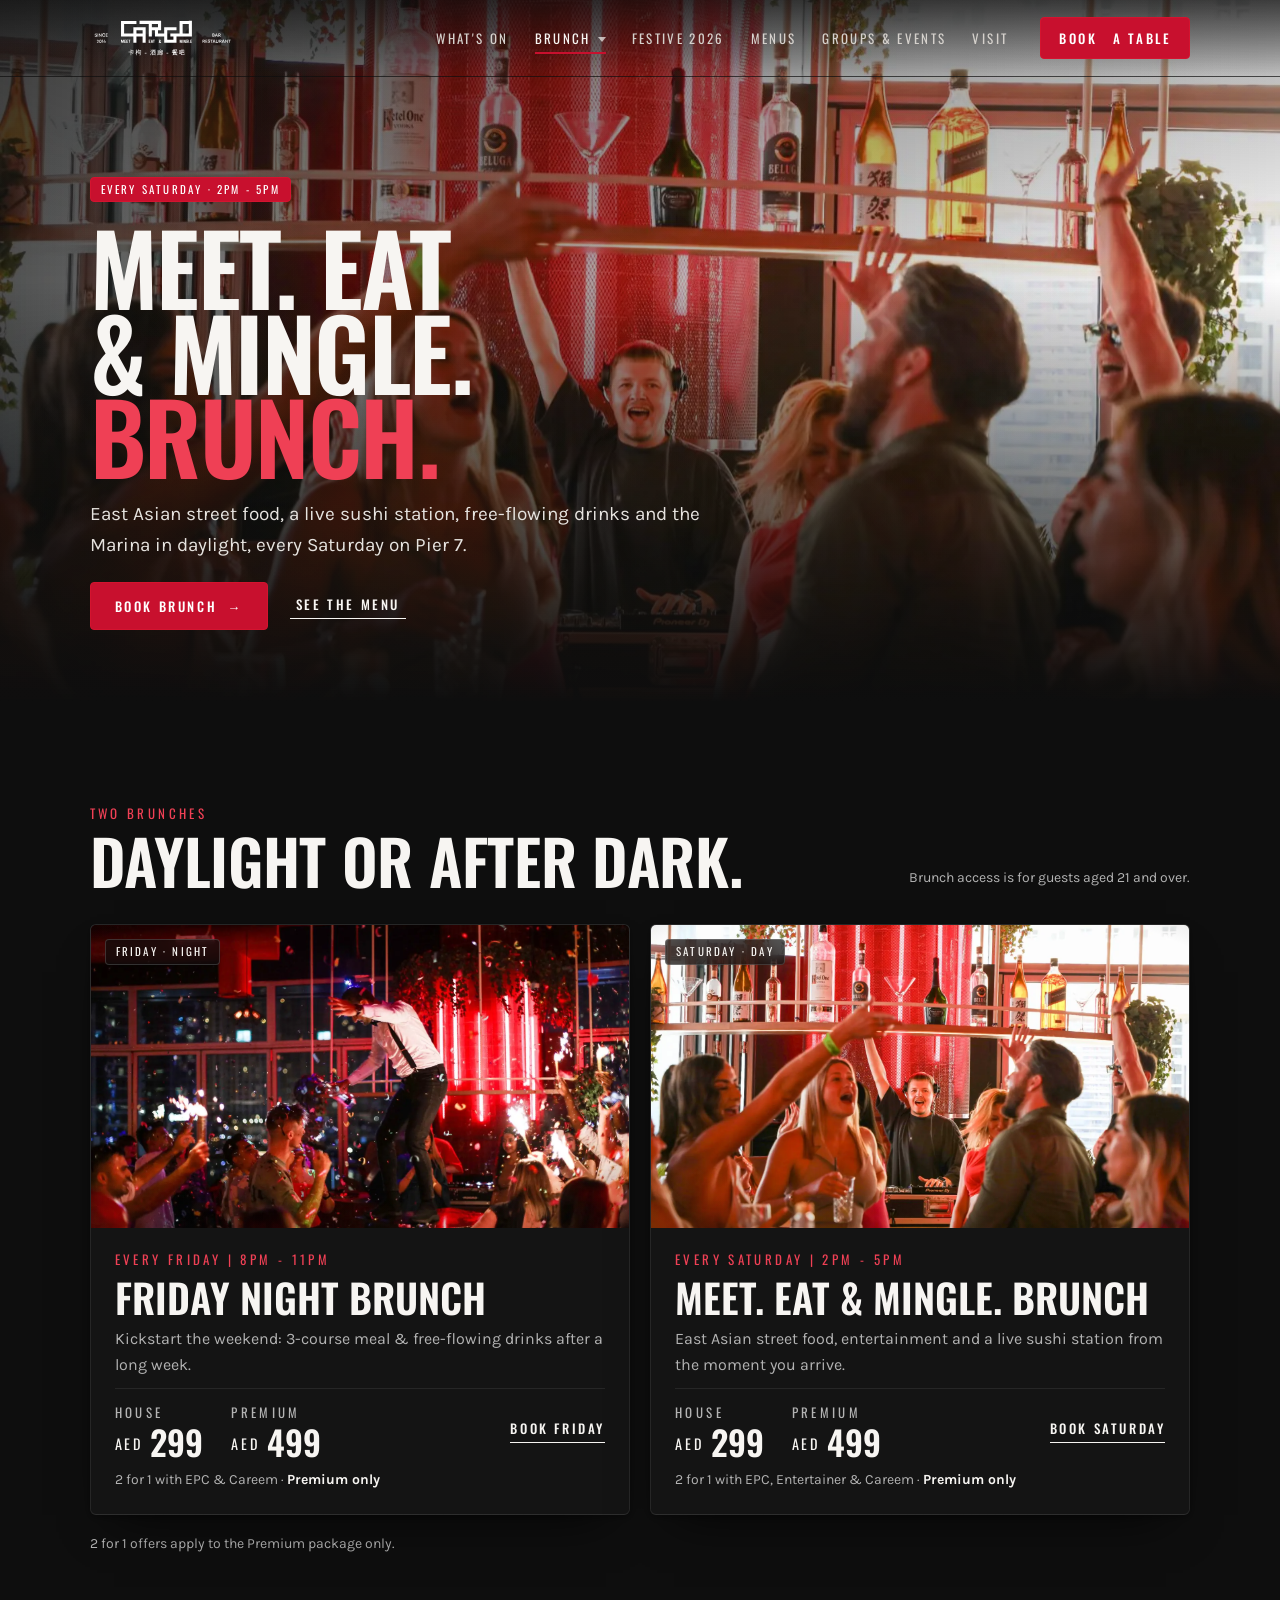
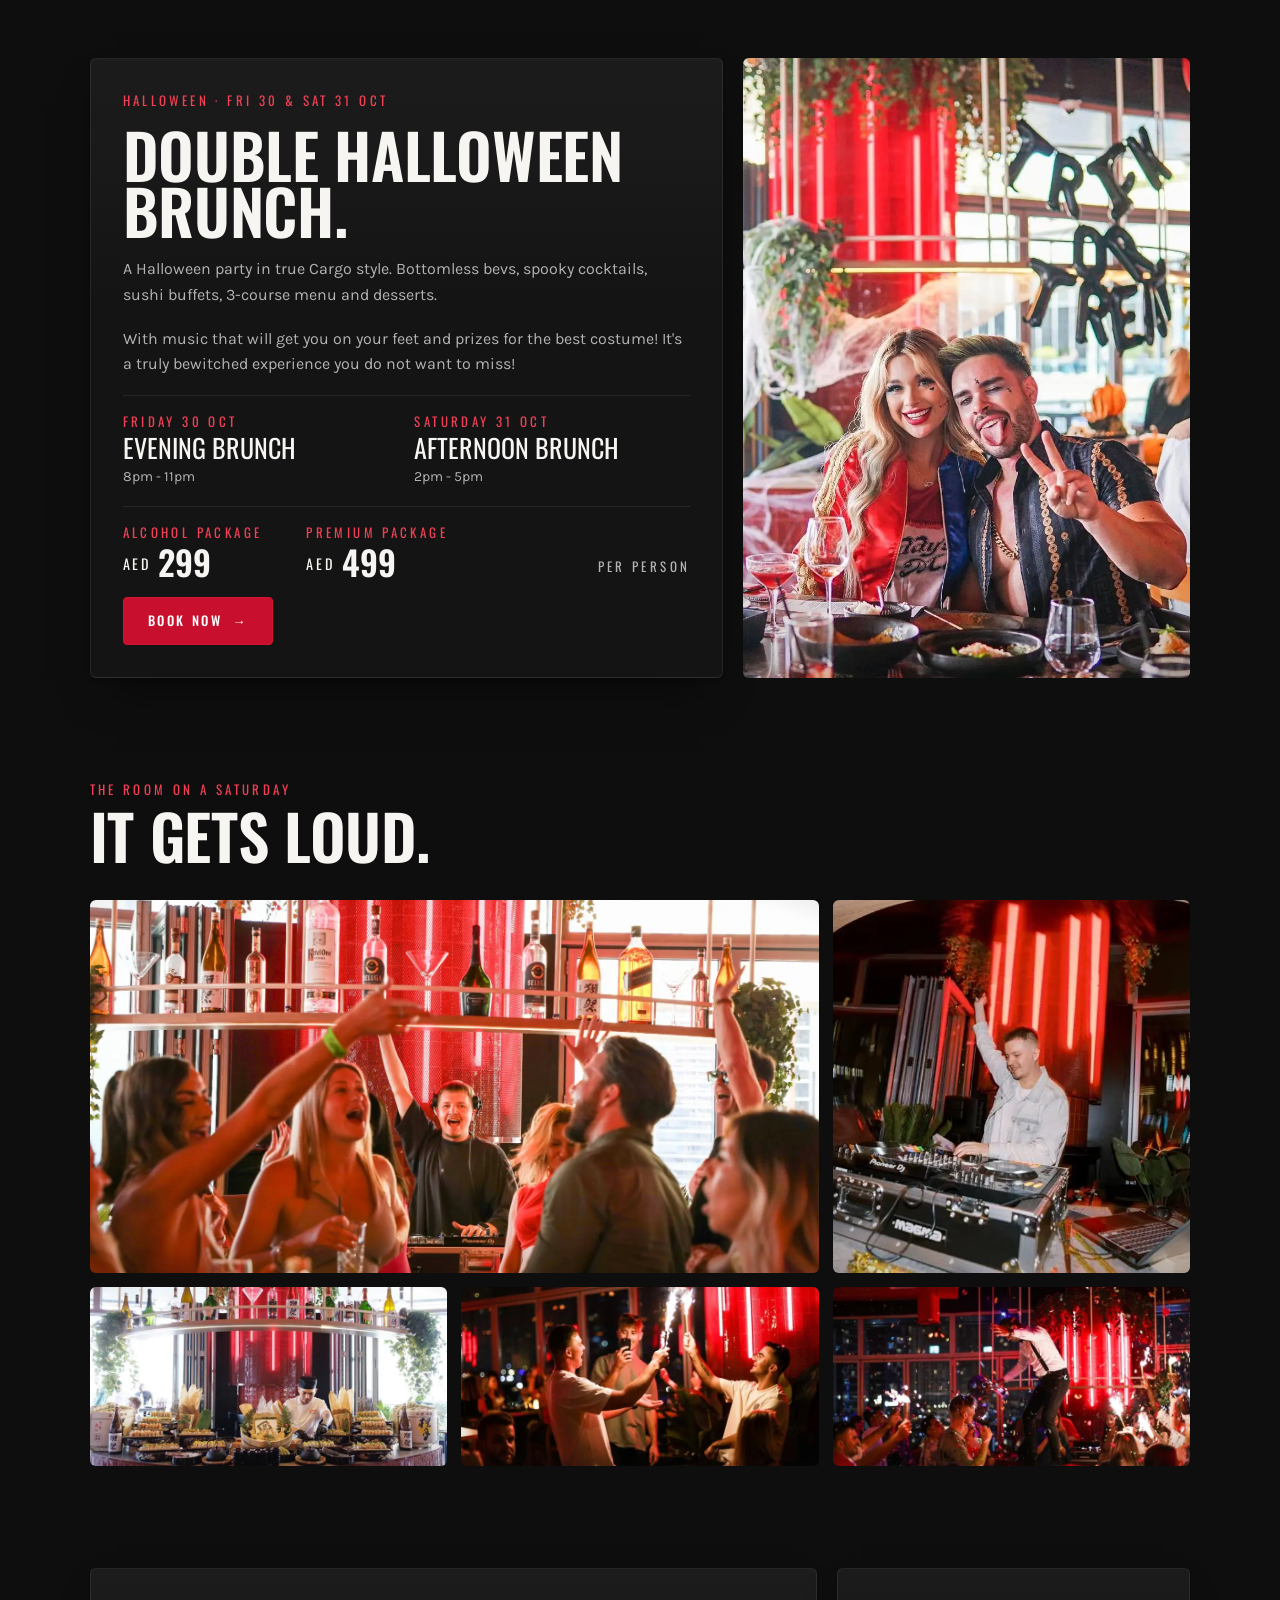
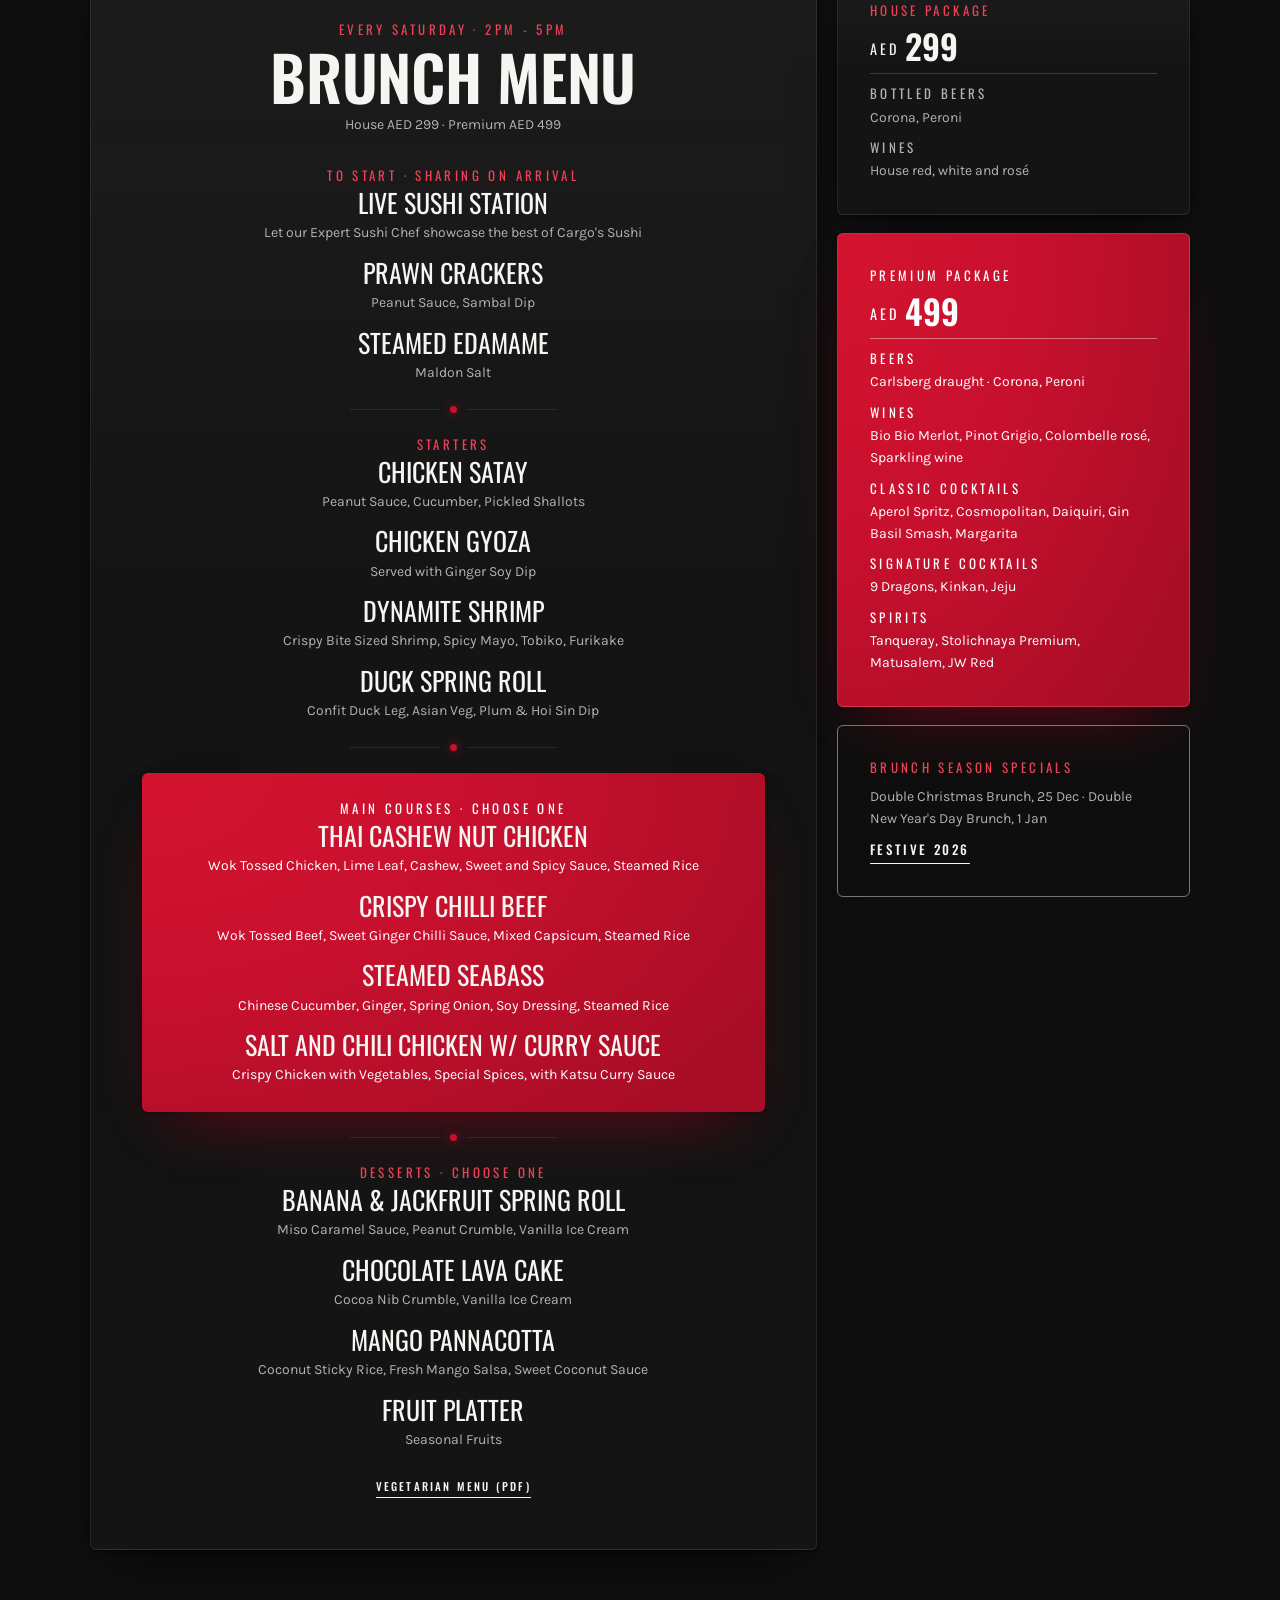
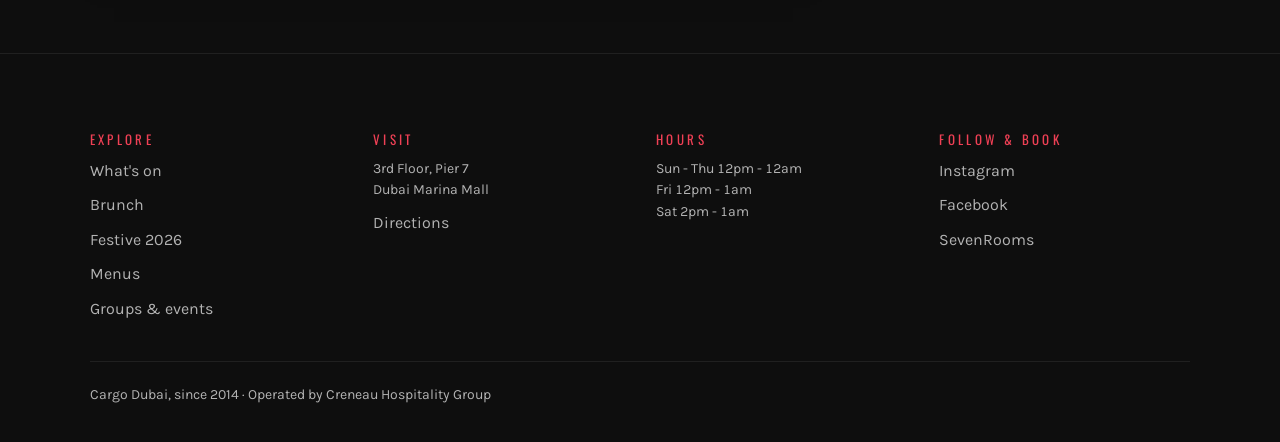
==== commit a74c1bf5: "new" ====
--- a/brunch/index.html
+++ b/brunch/index.html
@@ -1,6 +1,13 @@
 <!doctype html>
 <html lang="en">
 <head>
+<!-- Google Tag Manager -->
+<script>(function(w,d,s,l,i){w[l]=w[l]||[];w[l].push({'gtm.start':
+new Date().getTime(),event:'gtm.js'});var f=d.getElementsByTagName(s)[0],
+j=d.createElement(s),dl=l!='dataLayer'?'&l='+l:'';j.async=true;j.src=
+'https://www.googletagmanager.com/gtm.js?id='+i+dl;f.parentNode.insertBefore(j,f);
+})(window,document,'script','dataLayer','GTM-MTVJTKW2');</script>
+<!-- End Google Tag Manager -->
 <meta charset="utf-8">
 <meta name="viewport" content="width=device-width, initial-scale=1, viewport-fit=cover">
 <title>Saturday &amp; Friday Brunch in Dubai Marina | Cargo Pier 7</title>
@@ -8,7 +15,11 @@
 <link rel="canonical" href="https://cargo-dubai.com/brunch/">
 <meta name="robots" content="index,follow,max-image-preview:large">
 <meta name="theme-color" content="#0e0e0e">
+<link rel="icon" href="/favicon.ico" sizes="48x48">
 <link rel="icon" href="/favicon.svg" type="image/svg+xml">
+<link rel="icon" href="/favicon-32x32.png" type="image/png" sizes="32x32">
+<link rel="apple-touch-icon" href="/apple-touch-icon.png">
+<link rel="manifest" href="/site.webmanifest">
 <meta property="og:type" content="website">
 <meta property="og:site_name" content="Cargo Dubai">
 <meta property="og:locale" content="en_AE">
@@ -24,6 +35,20 @@
 <meta name="twitter:image" content="https://cargo-dubai.com/og-image.jpg">
 <link rel="preload" href="/assets/site.css" as="style">
 <link rel="stylesheet" href="/assets/site.css">
+<!-- Meta Pixel Code -->
+<script>
+!function(f,b,e,v,n,t,s)
+{if(f.fbq)return;n=f.fbq=function(){n.callMethod?
+n.callMethod.apply(n,arguments):n.queue.push(arguments)};
+if(!f._fbq)f._fbq=n;n.push=n;n.loaded=!0;n.version='2.0';
+n.queue=[];t=b.createElement(e);t.async=!0;
+t.src=v;s=b.getElementsByTagName(e)[0];
+s.parentNode.insertBefore(t,s)}(window, document,'script',
+'https://connect.facebook.net/en_US/fbevents.js');
+fbq('init', '863830912376927');
+fbq('track', 'PageView');
+</script>
+<!-- End Meta Pixel Code -->
 <!-- Google tag (gtag.js) -->
 <script async src="https://www.googletagmanager.com/gtag/js?id=G-B8BZNY0FG8"></script>
 <script>
@@ -63,7 +88,7 @@
    ],
    "priceRange": "AED 100 - 500",
    "acceptsReservations": "https://www.sevenrooms.com/explore/cargodubai/reservations",
-   "menu": "https://cargo-dubai.com/wp-content/uploads/2026/06/20260415_CARGO_FOODMENU.pdf",
+   "menu": "https://cargo-dubai.com/menus/",
    "openingHoursSpecification": [
     {
      "@type": "OpeningHoursSpecification",
@@ -192,6 +217,11 @@
 </script>
 </head>
 <body data-page="brunch">
+<!-- Google Tag Manager (noscript) -->
+<noscript><iframe src="https://www.googletagmanager.com/ns.html?id=GTM-MTVJTKW2"
+height="0" width="0" style="display:none;visibility:hidden"></iframe></noscript>
+<!-- End Google Tag Manager (noscript) -->
+<noscript><img height="1" width="1" style="display:none" src="https://www.facebook.com/tr?id=863830912376927&amp;ev=PageView&amp;noscript=1" alt=""></noscript>
 <a class="skip" href="#main">Skip to content</a>
 
 <header class="top" id="top">
@@ -329,7 +359,7 @@
           <p class="title" style="margin-top:10px">Chocolate Lava Cake</p><p class="detail">Cocoa Nib Crumble, Vanilla Ice Cream</p>
           <p class="title" style="margin-top:10px">Mango Pannacotta</p><p class="detail">Coconut Sticky Rice, Fresh Mango Salsa, Sweet Coconut Sauce</p>
           <p class="title" style="margin-top:10px">Fruit Platter</p><p class="detail">Seasonal Fruits</p></div>
-        <p class="detail" style="text-align:center;margin-top:26px">From the brunch menu PDF dated 30 October 2025 · <a class="link" style="font-size:11px" href="https://cargo-dubai.com/wp-content/uploads/2025/11/20251030_CARGO_BRUNCH_VEG.pdf" target="_blank" rel="noopener">Vegetarian menu (PDF)</a></p>
+        <p class="detail" style="text-align:center;margin-top:26px"><a class="link" style="font-size:11px" href="/menus/pdf/cargo-dubai-vegetarian-brunch-menu.pdf" target="_blank" rel="noopener">Vegetarian menu (PDF)</a></p>
       </div>
       <div class="c-4 stack-3" style="align-content:start">
         <div class="card stack-2">
